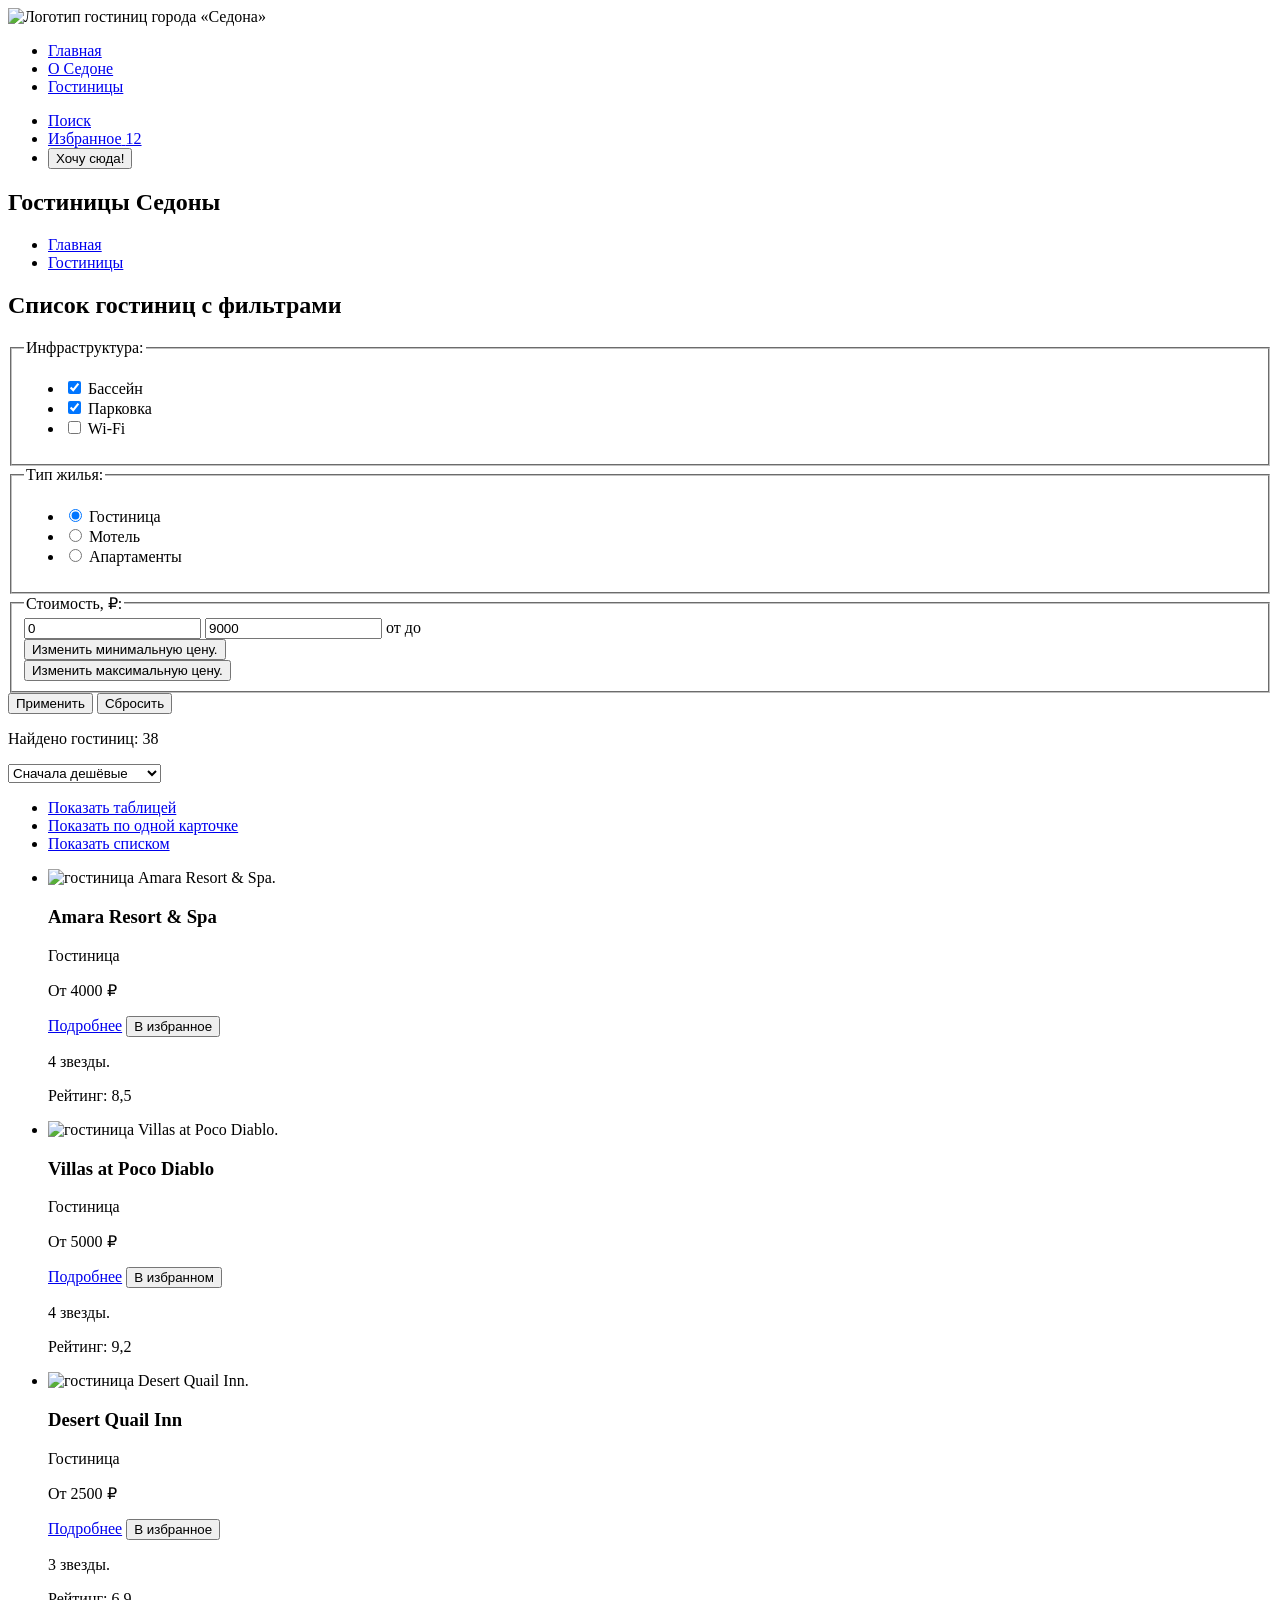
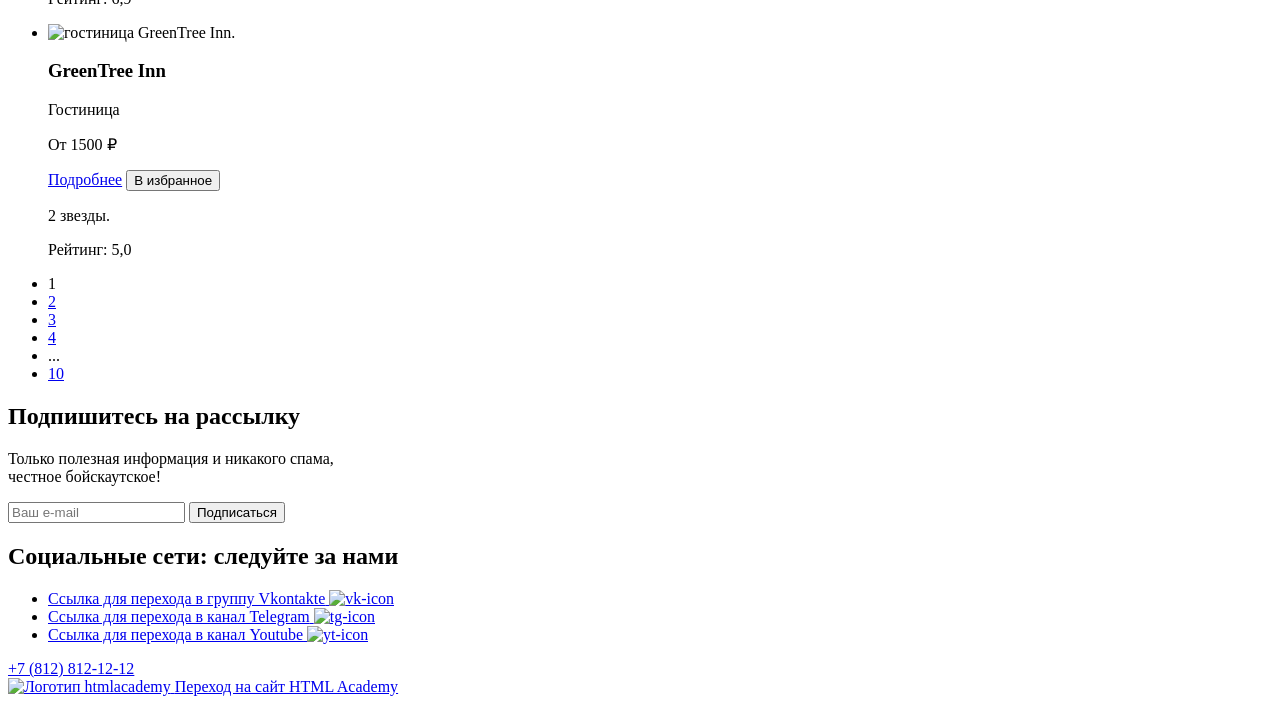
==== catalog.html @ d0fa047b "добавляется ссылка на главную" ====
<!DOCTYPE html>
<html lang="ru">
  <head>
    <meta charset="utf-8">
    <title>HTML Academy: Седона. Городок в Аризоне</title>
  </head>
  <body>

    <header class="navigation">
      <a class="navigation-logo">
        <img class="logo-site" src="#" alt="Логотип гостиниц города «Седона»" width="140" height="70">
      </a>
      <nav class="nav">
        <ul class="nav-list">
          <li class="navigation-item current-link">
            <a class="nav-list-link" href="index.html">Главная</a>
          </li>
          <li class="navigation-item">
            <a class="nav-list-link" href="#">О Седоне</a>
          </li>
          <li class="navigation-item current-link"">
            <a class="nav-list-link" href="catalog.html">Гостиницы</a>
          </li>
        </ul>

        <ul class="nav-list navigation-user">
          <li class="navigation-item">
            <a class="navigation-link-user search-icon" href="#">
              <span class="visually-hidden">Поиск</span>
            </a>
          </li>
          <li class="navigation-item">
            <a class="navigation-link-user favorite-icon" href="#">
              <span class="visually-hidden">Избранное</span>
              <span class="favorite-number">12</span>
            </a>
          </li>
          <li class="navigation-item">
              <button class="button-desired" type="button">Хочу сюда!</button>
          </li>
        </ul>
      </nav>
    </header>

      <main>
        <section class="inner-header">
          <h1 class="inner-header-title">Гостиницы Седоны</h1>
          <ul class="breadcrumbs">
            <li class="breadcrumbs-item">
              <a class="breadcrumbs-link-home" href="index.html">
                <span class="visually-hidden">Главная</span>
              </a>
            </li>
            <li class="breadcrumbs-item">
              <a class="breadcrumbs-link breadcrumbs-link-current" href="#">Гостиницы</a>
            </li>
          </ul>

          <h2 class="visually-hidden">Список гостиниц с фильтрами</h2>
          <form class="catalog-filter" action="#" method="get">
            <fieldset class="catalog-filter-checkbox">
              <legend class="catalog-filter-title">Инфраструктура:</legend>
              <ul class="catalog-filter-list">
                <li class="catalog-filter-item">
                  <label class="catalog-check">
                    <input class="visually-hidden control-input" type="checkbox" name="infrastructure" checked value="pool">
                    <span class="control-label">Бассейн</span>
                  </label>
                </li>
                <li class="catalog-filter-item">
                  <label class="catalog-check">
                    <input class="visually-hidden control-input" type="checkbox" name="infrastructure" checked value="parking">
                    <span class="control-label">Парковка</span>
                  </label>
                </li>
                <li class="catalog-filter-item">
                  <label class="catalog-check">
                    <input class="visually-hidden control-input" type="checkbox" name="infrastructure" value="wifi">
                    <span class="control-label">Wi-Fi</span>
                  </label>
                </li>
              </ul>
            </fieldset>

            <fieldset class="catalog-filter-radio">
              <legend class="catalog-filter-title">Тип жилья:</legend>
              <ul class="catalog-filter-list">
                <li class="catalog-filter-item">
                  <label class="catalog-radio">
                    <input class="visually-hidden control-input" id="hotel-radio" type="radio" name="living-type" value="hotel" checked>
                    <span class="filter-label">Гостиница</span>
                  </label>
                </li>
                <li class="catalog-filter-item">
                  <label class="catalog-radio">
                    <input class="visually-hidden control-input" id="motel-radio" type="radio" name="living-type" value="motel">
                    <span class="filter-label"></span>Мотель</span>
                  </label>
                </li>
                <li class="catalog-filter-item">
                  <label class="catalog-radio">
                    <input class="visually-hidden control-input" id="apartments-radio" type="radio" name="living-type" value="apartments">
                    <span class="filter-label"></span>Апартаменты</span>
                  </label>
                </li>
              </ul>
            </fieldset>

<!--Форма взята из исходного кода Седоны-->
            <fieldset class="catalog-filter-price">
              <legend class="catalog-filter-title">Стоимость, <span>₽:</span></legend>
                <div class="catalog-inputs">
                  <input class="catalog-min" type="text" name="max-sum" value="0">
                  <input class="catalog-max" type="text" name="min-sum" value="9000">
                  <span class="from-to">от</span>
                  <span class="before-to">до</span>
                </div>
                <div class="range-scale">
                  <div class="range-bar" style="left: 0; width: 226px;">
                    <button class="range-toggle toggle-min" type="button">
                      <span class="visually-hidden">Изменить минимальную цену.</span>
                    </button>
                    <button class="range-toggle toggle-max" type="button">
                      <span class="visually-hidden">Изменить максимальную цену.</span>
                    </button>
                  </div>
                </div>
            </fieldset>
            <!--Форма взята из исходного кода Седоны-->

            <div class="catalog-buttons">
              <button class="button-apply" type="submit">Применить</button>
              <button class="button-reset" type="reset">Сбросить</button>
            </div>

          </form>
        </section>

<!-- Вывод поиска -->
        <section class="inner-search">

          <section class="search">
            <p class="catalog-filter-result">Найдено гостиниц:
              <span class="catalog-filter-result">38</span>
            </p>

            <select class="select-control" aria-label="Сортировка">
              <option value="cheap">Сначала дешёвые</option>
              <option value="expensive">Сначала дорогое</option>
              <option value="popular">Сначала популярное</option>
            </select>

            <ul class="display-list">
              <li class="display-item">
                <a class="display-button current-button" href="#">
                 <span class="visually-hidden">Показать таблицей</span>
                </a>
              </li>
              <li class="display-item">
                <a class="display-button view-item" href="#">
                  <span class="visually-hidden">Показать по одной карточке</span>
                </a>
              </li>
              <li class="display-item">
                <a class="display-button view-list" href="#">
                  <span class="visually-hidden">Показать списком</span>
                </a>
              </li>
            </ul>
          </section>

<!-- Карточки -->
          <section class="product">
          <ul class="product-list">
            <li class="product-item">
              <img class="product-img" src="images/hotel-1.jpg" alt="гостиница Amara Resort &amp; Spa.">
              <div class="card-container">
                <h3 class="product-title">Amara Resort &amp; Spa</h3>
                <span class="type">Гостиница</span>
                <p class="product-price">От 4000 ₽</p>
                <a class="product-link-details" href="#">Подробнее</a>
                <button class="product-button" type="button">В избранное</button>
                <p class="catalog-hotel-stars four-stars">
                  <span class="visually-hidden">4 звезды.</span>
                </p>
                <p class="catalog-hotel-raiting">Рейтинг: 8,5</p>
              </div>
            </li>

            <li class="product-item">
              <img class="product-img" src="images/hotel-2.jpg" alt="гостиница Villas at Poco Diablo.">
              <div class="card-container">
                <h3 class="product-title">Villas at Poco Diablo</h3>
                <span class="type">Гостиница</span>
                <p class="product-price">От 5000 ₽</p>
                <a class="product-link-details" href="#">Подробнее</a>
                <button class="product-button-favorite" type="button">В избранном</button>
                <p class="catalog-hotel-stars four-stars">
                  <span class="visually-hidden">4 звезды.</span>
                </p>
                <p class="catalog-hotel-raiting">Рейтинг: 9,2</p>
              </div>
            </li>

            <li class="product-item">
              <img class="product-img" src="images/hotel-3.jpg" alt="гостиница Desert Quail Inn.">
              <div class="card-container">
                <h3 class="product-title">Desert Quail Inn</h3>
                <span class="type">Гостиница</span>
                <p class="product-price">От 2500 ₽</p>
                <a class="product-link-details" href="#">Подробнее</a>
                <button class="product-button" type="button">В избранное</button>
                <p class="catalog-hotel-stars tree-stars">
                  <span class="visually-hidden">3 звезды.</span>
                </p>
                <p class="catalog-hotel-raiting">Рейтинг: 6,9</p>
              </div>
            </li>

            <li class="product-item">
              <img class="product-img" src="images/hotel-4.jpg" alt="гостиница GreenTree Inn.">
              <div class="card-container">
                <h3 class="product-title">GreenTree Inn</h3>
                <span class="type">Гостиница</span>
                <p class="product-price">От 1500 ₽</p>
                <a class="product-link-details" href="#">Подробнее</a>
                <button class="product-button" type="button">В избранное</button>
                <p class="catalog-hotel-stars two-stars">
                  <span class="visually-hidden">2 звезды.</span>
                </p>
                <p class="catalog-hotel-raiting">Рейтинг: 5,0</p>
              </div>
            </li>
          </ul>
        </section>

        <section class="pagination-block">
          <ul class="pagination">
            <li class="pagination-item">
              <a class="pagination-link-current">1</a>
            </li>

            <li class="pagination-item">
              <a class="pagination-link" href="#">2</a>
            </li>

            <li class="pagination-item">
              <a class="pagination-link" href="#">3</a>
            </li>

            <li class="pagination-item">
              <a class="pagination-link" href="#">4</a>
            </li>

            <li class="pagination-item">
              <a class="pagination-link-next">...</a>
            </li>

            <li class="pagination-item">
              <a class="pagination-link" href="#">10</a>
            </li>
          </ul>
        </section>

        <section class="newsletter-inner">
          <div class="subscribe-block">
            <h2 class="newsletter-title">Подпишитесь на рассылку</h2>
            <p class="newsletter-explanation">Только полезная информация и никакого спама,<br> честное бойскаутское!</p>
            <form class="newsletter-form" action="#" method="post">
              <input class="newsletter-field" type="email" placeholder="Ваш e-mail">
              <button class="newsletter-button" type="submit">Подписаться</button>
            </form>
          </div>
        </section>
      </main>

      <footer class="page-footer">
      <div class="footer-social">
        <h2 class="visually-hidden">Социальные сети: следуйте за нами</h2>
        <uL class="footer-social-list">
          <li class="footer-social-item">
            <a class="footer-social-button" href="https://vk.com/htmlacademy" target="_blank"
              title="Группа вконтакте htmlacademy">
              <span class="visually-hidden">Ссылка для перехода в группу Vkontakte</span>
              <img src="#" alt="vk-icon">
            </a>
          </li>

          <li class="footer-social-item">
            <a class="footer-social-button" href="https://t.me/htmlacademy" target="_blank" title="Телеграм канал htmlacademy">
              <span class="visually-hidden">Ссылка для перехода в канал Telegram</span>
              <img src="#" alt="tg-icon">
            </a>
          </li>

          <li class="footer-social-item">
            <a class="footer-social-button" href="https://www.youtube.com/user/htmlacademyru" target="_blank"
              title="Ютуб канал htmlacademy">
              <span class="visually-hidden">Ссылка для перехода в канал Youtube</span>
              <img src="#" alt="yt-icon">
            </a>
          </li>
          </uL>

        <div class="footer-contacts-number">
          <a class="footer-number" href="tel:88128121212">+7 (812) 812-12-12</a>
        </div>

        <div class="footer-contact-logo">
          <a class="htmlacademy-link" href="https://htmlacademy.ru/">
            <img class="contact-logo" src="#" width="115" height="33" alt="Логотип htmlacademy">
            <span class="visually-hidden">Переход на сайт HTML Academy</span>
          </a>
        </div>
      </div>
    </footer>
  </body>

</html>
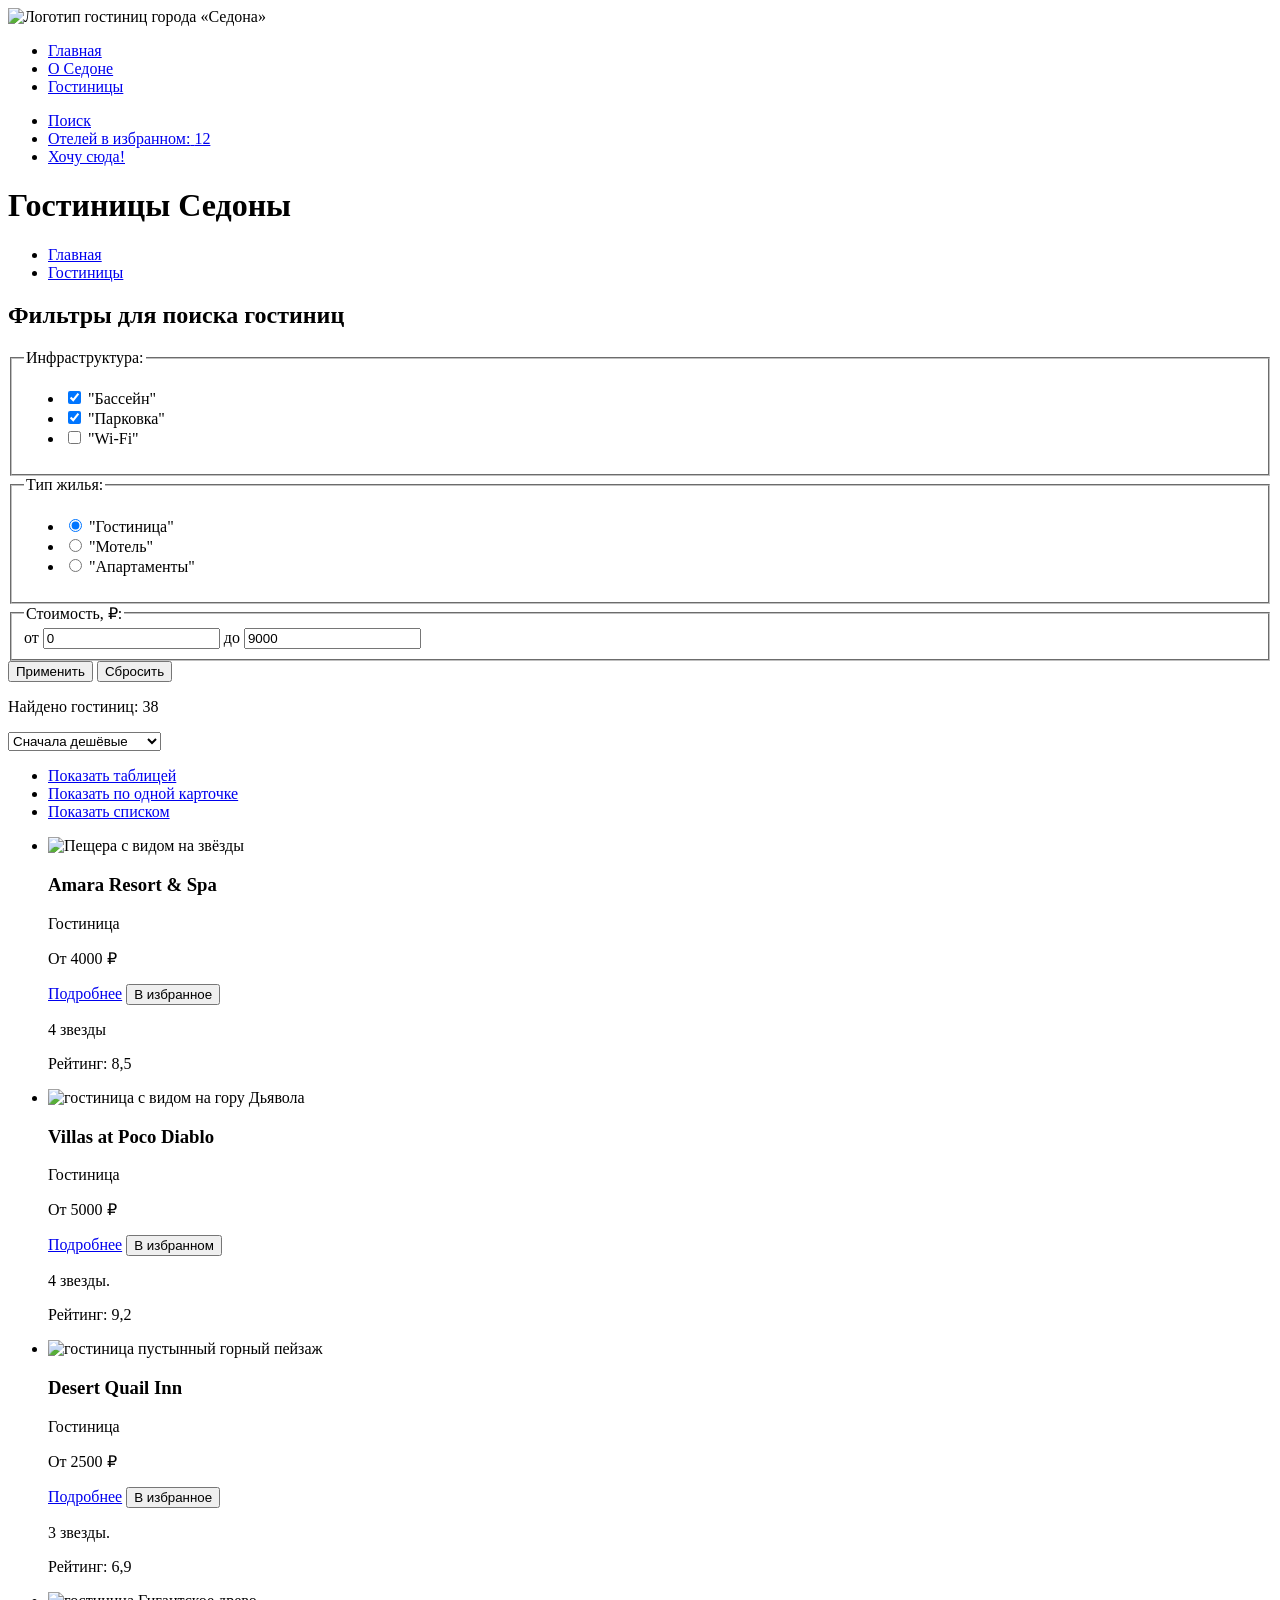
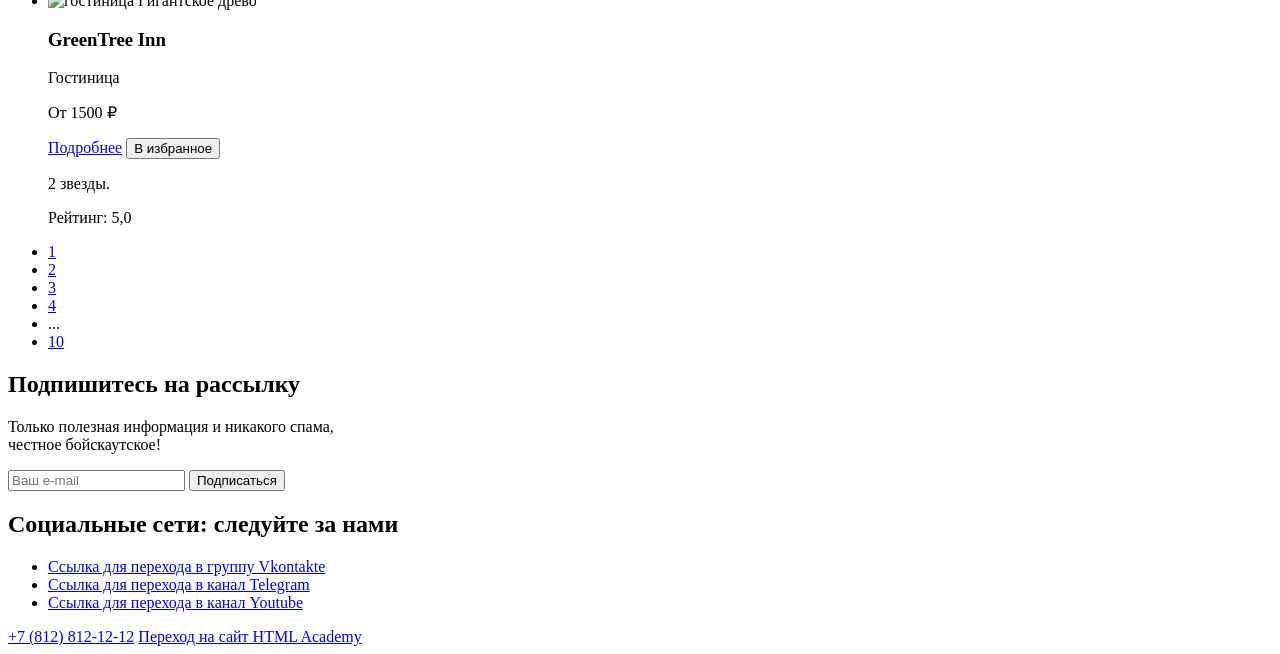
==== commit 225792dd: "Дорабатывается Разметка страницы" ====
--- a/catalog.html
+++ b/catalog.html
@@ -2,23 +2,23 @@
 <html lang="ru">
   <head>
     <meta charset="utf-8">
-    <title>HTML Academy: Седона. Городок в Аризоне</title>
+    <title>HTML Academy: Каталог гостиниц в городке Седона</title>
   </head>
   <body>
 
-    <header class="navigation">
+    <header class="navigation" data-test="header">
       <a class="navigation-logo">
         <img class="logo-site" src="#" alt="Логотип гостиниц города «Седона»" width="140" height="70">
       </a>
       <nav class="nav">
         <ul class="nav-list">
-          <li class="navigation-item current-link">
-            <a class="nav-list-link" href="index.html">Главная</a>
-          </li>
-          <li class="navigation-item">
-            <a class="nav-list-link" href="#">О Седоне</a>
-          </li>
-          <li class="navigation-item current-link"">
+          <li class="navigation-item">
+            <a class="nav-list-link current-link" href="index.html" aria-current="page">Главная</a>
+          </li>
+          <li class="navigation-item">
+            <a class="nav-list-link" href="index.html">О Седоне</a>
+          </li>
+          <li class="navigation-item">
             <a class="nav-list-link" href="catalog.html">Гостиницы</a>
           </li>
         </ul>
@@ -31,114 +31,98 @@
           </li>
           <li class="navigation-item">
             <a class="navigation-link-user favorite-icon" href="#">
-              <span class="visually-hidden">Избранное</span>
+              <span class="visually-hidden">Отелей в избранном:</span>
               <span class="favorite-number">12</span>
             </a>
           </li>
           <li class="navigation-item">
-              <button class="button-desired" type="button">Хочу сюда!</button>
+            <a class="navigation-link-user desired-icon" href="#">Хочу сюда!</a>
           </li>
         </ul>
       </nav>
     </header>
 
-      <main>
-        <section class="inner-header">
-          <h1 class="inner-header-title">Гостиницы Седоны</h1>
-          <ul class="breadcrumbs">
-            <li class="breadcrumbs-item">
-              <a class="breadcrumbs-link-home" href="index.html">
-                <span class="visually-hidden">Главная</span>
-              </a>
-            </li>
-            <li class="breadcrumbs-item">
-              <a class="breadcrumbs-link breadcrumbs-link-current" href="#">Гостиницы</a>
-            </li>
+      <main class="main" data-test="main">
+        <div class="top-search-area">
+          <header class="inner-header">
+            <h1 class="inner-header-title">Гостиницы Седоны</h1>
+            <ul class="breadcrumbs">
+              <li class="breadcrumbs-list">
+                <a class="breadcrumbs-item" href="index.html">
+                  <span class="visually-hidden">Главная</span>
+                </a>
+              </li>
+              <li class="breadcrumbs-item">
+                <a class="breadcrumbs-item breadcrumbs-item-current" href="#">Гостиницы</a>
+              </li>
           </ul>
-
-          <h2 class="visually-hidden">Список гостиниц с фильтрами</h2>
-          <form class="catalog-filter" action="#" method="get">
-            <fieldset class="catalog-filter-checkbox">
-              <legend class="catalog-filter-title">Инфраструктура:</legend>
-              <ul class="catalog-filter-list">
-                <li class="catalog-filter-item">
-                  <label class="catalog-check">
-                    <input class="visually-hidden control-input" type="checkbox" name="infrastructure" checked value="pool">
-                    <span class="control-label">Бассейн</span>
-                  </label>
-                </li>
-                <li class="catalog-filter-item">
-                  <label class="catalog-check">
-                    <input class="visually-hidden control-input" type="checkbox" name="infrastructure" checked value="parking">
-                    <span class="control-label">Парковка</span>
-                  </label>
-                </li>
-                <li class="catalog-filter-item">
-                  <label class="catalog-check">
-                    <input class="visually-hidden control-input" type="checkbox" name="infrastructure" value="wifi">
-                    <span class="control-label">Wi-Fi</span>
-                  </label>
-                </li>
-              </ul>
-            </fieldset>
-
-            <fieldset class="catalog-filter-radio">
-              <legend class="catalog-filter-title">Тип жилья:</legend>
-              <ul class="catalog-filter-list">
-                <li class="catalog-filter-item">
-                  <label class="catalog-radio">
-                    <input class="visually-hidden control-input" id="hotel-radio" type="radio" name="living-type" value="hotel" checked>
-                    <span class="filter-label">Гостиница</span>
-                  </label>
-                </li>
-                <li class="catalog-filter-item">
-                  <label class="catalog-radio">
-                    <input class="visually-hidden control-input" id="motel-radio" type="radio" name="living-type" value="motel">
-                    <span class="filter-label"></span>Мотель</span>
-                  </label>
-                </li>
-                <li class="catalog-filter-item">
-                  <label class="catalog-radio">
-                    <input class="visually-hidden control-input" id="apartments-radio" type="radio" name="living-type" value="apartments">
-                    <span class="filter-label"></span>Апартаменты</span>
-                  </label>
-                </li>
-              </ul>
-            </fieldset>
-
-<!--Форма взята из исходного кода Седоны-->
-            <fieldset class="catalog-filter-price">
-              <legend class="catalog-filter-title">Стоимость, <span>₽:</span></legend>
-                <div class="catalog-inputs">
-                  <input class="catalog-min" type="text" name="max-sum" value="0">
-                  <input class="catalog-max" type="text" name="min-sum" value="9000">
-                  <span class="from-to">от</span>
-                  <span class="before-to">до</span>
-                </div>
-                <div class="range-scale">
-                  <div class="range-bar" style="left: 0; width: 226px;">
-                    <button class="range-toggle toggle-min" type="button">
-                      <span class="visually-hidden">Изменить минимальную цену.</span>
-                    </button>
-                    <button class="range-toggle toggle-max" type="button">
-                      <span class="visually-hidden">Изменить максимальную цену.</span>
-                    </button>
-                  </div>
-                </div>
-            </fieldset>
-            <!--Форма взята из исходного кода Седоны-->
-
-            <div class="catalog-buttons">
+          </header>
+
+          <section class="catalog-hotels">
+            <h2 class="visually-hidden">Фильтры для поиска гостиниц</h2>
+            <form class="catalog-filter" action="https://echo.htmlacademy.ru" method="get" data-test="filter">
+              <fieldset class="catalog-filter-checkbox">
+                <legend class="catalog-filter-title">Инфраструктура:</legend>
+                <ul class="catalog-filter-list">
+                  <li class="catalog-filter-item">
+                    <label class="control">
+                      <input class="control-input" type="checkbox" name="swiming-pool" checked>
+                      "Бассейн"
+                    </label>
+                  </li>
+                  <li class="catalog-filter-item">
+                    <label class="control">
+                      <input class="control-input" type="checkbox" name="parking" checked>
+                      "Парковка"
+                    </label>
+                  </li>
+                  <li class="catalog-filter-item">
+                    <label class="control">
+                      <input class="control-input" type="checkbox" name="wifi">
+                      "Wi-Fi"
+                    </label>
+                  </li>
+                </ul>
+              </fieldset>
+
+              <fieldset class="catalog-filter-radio">
+                <legend class="catalog-filter-title">Тип жилья:</legend>
+                <ul class="catalog-filter-list">
+                  <li class="catalog-filter-item">
+                    <label class="control">
+                      <input class="control-input" type="radio" name="hotel-group" value="hotel" checked>
+                      "Гостиница"
+                    </label>
+                  </li>
+                  <li class="catalog-filter-item">
+                    <label class="control">
+                      <input class="control-input" type="radio" name="hotel-group" value="motel">
+                      "Мотель"
+                    </label>
+                  </li>
+                  <li class="catalog-filter-item">
+                    <label class="control">
+                      <input class="control-input" type="radio" name="hotel-group" value="apartments">
+                      "Апартаменты"
+                    </label>
+                  </li>
+                </ul>
+              </fieldset>
+
+              <fieldset class="catalog-filter-price">
+                <legend class="catalog-filter-title">Стоимость, <span>₽:</span></legend>
+                <label for="price-from">от</label>
+                <input class="field" type="number" name="price-from" id="price-from" value="0">
+                <label for="price-to">до</label>
+                <input class="field" type="number" name="price-to" id="price-to" value="9000">
+              </fieldset>
               <button class="button-apply" type="submit">Применить</button>
               <button class="button-reset" type="reset">Сбросить</button>
-            </div>
-
-          </form>
-        </section>
-
-<!-- Вывод поиска -->
-        <section class="inner-search">
-
+            </form>
+          </section>
+        </div>
+
+        <section class="search-result">
           <section class="search">
             <p class="catalog-filter-result">Найдено гостиниц:
               <span class="catalog-filter-result">38</span>
@@ -150,75 +134,74 @@
               <option value="popular">Сначала популярное</option>
             </select>
 
-            <ul class="display-list">
-              <li class="display-item">
-                <a class="display-button current-button" href="#">
+            <ul class="sort-list">
+              <li class="sort-item">
+                <a class="sort sort-current" href="catalog.html?view=tile">
                  <span class="visually-hidden">Показать таблицей</span>
                 </a>
               </li>
-              <li class="display-item">
-                <a class="display-button view-item" href="#">
+              <li class="sort-item">
+                <a class="sort" href="catalog.html?view=card">
                   <span class="visually-hidden">Показать по одной карточке</span>
                 </a>
               </li>
-              <li class="display-item">
-                <a class="display-button view-list" href="#">
+              <li class="sort-item">
+                <a class="sort" href="catalog.html?view=list">
                   <span class="visually-hidden">Показать списком</span>
                 </a>
               </li>
             </ul>
           </section>
 
-<!-- Карточки -->
-          <section class="product">
-          <ul class="product-list">
+          <section class="product" data-test="catalog">
+            <ul class="product-list">
+              <li class="product-item">
+                <img class="product-img" src="images/hotel-1.jpg" alt="Пещера с видом на звёзды">
+                <div class="card-container">
+                  <h3 class="product-title">Amara Resort &amp; Spa</h3>
+                  <span class="type">Гостиница</span>
+                  <p class="product-price">От 4000 ₽</p>
+                  <a class="product-link-details" href="#">Подробнее</a>
+                  <button class="product-button" type="button">В избранное</button>
+                  <p class="catalog-hotel-stars four-stars">
+                    <span class="visually-hidden">4 звезды</span>
+                  </p>
+                  <p class="catalog-hotel-raiting">Рейтинг: 8,5</p>
+                </div>
+              </li>
+
+              <li class="product-item">
+                <img class="product-img" src="images/hotel-2.jpg" alt="гостиница с видом на гору Дьявола">
+                <div class="card-container">
+                  <h3 class="product-title">Villas at Poco Diablo</h3>
+                  <span class="type">Гостиница</span>
+                  <p class="product-price">От 5000 ₽</p>
+                  <a class="product-link-details" href="#">Подробнее</a>
+                  <button class="product-button-favorite" type="button">В избранном</button>
+                  <p class="catalog-hotel-stars four-stars">
+                    <span class="visually-hidden">4 звезды.</span>
+                  </p>
+                  <p class="catalog-hotel-raiting">Рейтинг: 9,2</p>
+                </div>
+              </li>
+
+              <li class="product-item">
+                <img class="product-img" src="images/hotel-3.jpg" alt="гостиница пустынный горный пейзаж">
+                <div class="card-container">
+                  <h3 class="product-title">Desert Quail Inn</h3>
+                  <span class="type">Гостиница</span>
+                  <p class="product-price">От 2500 ₽</p>
+                  <a class="product-link-details" href="#">Подробнее</a>
+                  <button class="product-button" type="button">В избранное</button>
+                  <p class="catalog-hotel-stars tree-stars">
+                    <span class="visually-hidden">3 звезды.</span>
+                  </p>
+                  <p class="catalog-hotel-raiting">Рейтинг: 6,9</p>
+                </div>
+              </li>
+
             <li class="product-item">
-              <img class="product-img" src="images/hotel-1.jpg" alt="гостиница Amara Resort &amp; Spa.">
-              <div class="card-container">
-                <h3 class="product-title">Amara Resort &amp; Spa</h3>
-                <span class="type">Гостиница</span>
-                <p class="product-price">От 4000 ₽</p>
-                <a class="product-link-details" href="#">Подробнее</a>
-                <button class="product-button" type="button">В избранное</button>
-                <p class="catalog-hotel-stars four-stars">
-                  <span class="visually-hidden">4 звезды.</span>
-                </p>
-                <p class="catalog-hotel-raiting">Рейтинг: 8,5</p>
-              </div>
-            </li>
-
-            <li class="product-item">
-              <img class="product-img" src="images/hotel-2.jpg" alt="гостиница Villas at Poco Diablo.">
-              <div class="card-container">
-                <h3 class="product-title">Villas at Poco Diablo</h3>
-                <span class="type">Гостиница</span>
-                <p class="product-price">От 5000 ₽</p>
-                <a class="product-link-details" href="#">Подробнее</a>
-                <button class="product-button-favorite" type="button">В избранном</button>
-                <p class="catalog-hotel-stars four-stars">
-                  <span class="visually-hidden">4 звезды.</span>
-                </p>
-                <p class="catalog-hotel-raiting">Рейтинг: 9,2</p>
-              </div>
-            </li>
-
-            <li class="product-item">
-              <img class="product-img" src="images/hotel-3.jpg" alt="гостиница Desert Quail Inn.">
-              <div class="card-container">
-                <h3 class="product-title">Desert Quail Inn</h3>
-                <span class="type">Гостиница</span>
-                <p class="product-price">От 2500 ₽</p>
-                <a class="product-link-details" href="#">Подробнее</a>
-                <button class="product-button" type="button">В избранное</button>
-                <p class="catalog-hotel-stars tree-stars">
-                  <span class="visually-hidden">3 звезды.</span>
-                </p>
-                <p class="catalog-hotel-raiting">Рейтинг: 6,9</p>
-              </div>
-            </li>
-
-            <li class="product-item">
-              <img class="product-img" src="images/hotel-4.jpg" alt="гостиница GreenTree Inn.">
+              <img class="product-img" src="images/hotel-4.jpg" alt="гостиница Гигантское древо">
               <div class="card-container">
                 <h3 class="product-title">GreenTree Inn</h3>
                 <span class="type">Гостиница</span>
@@ -237,32 +220,27 @@
         <section class="pagination-block">
           <ul class="pagination">
             <li class="pagination-item">
-              <a class="pagination-link-current">1</a>
-            </li>
-
+              <a class="pagination-link-current" href="#" aria-current="page">1</a>
+            </li>
             <li class="pagination-item">
               <a class="pagination-link" href="#">2</a>
             </li>
-
             <li class="pagination-item">
               <a class="pagination-link" href="#">3</a>
             </li>
-
             <li class="pagination-item">
               <a class="pagination-link" href="#">4</a>
             </li>
-
-            <li class="pagination-item">
-              <a class="pagination-link-next">...</a>
-            </li>
-
+            <li class="pagination-item">
+              <span>...</span>
+            </li>
             <li class="pagination-item">
               <a class="pagination-link" href="#">10</a>
             </li>
           </ul>
         </section>
 
-        <section class="newsletter-inner">
+        <section class="newsletter-inner" data-test="subscribe">
           <div class="subscribe-block">
             <h2 class="newsletter-title">Подпишитесь на рассылку</h2>
             <p class="newsletter-explanation">Только полезная информация и никакого спама,<br> честное бойскаутское!</p>
@@ -274,45 +252,37 @@
         </section>
       </main>
 
-      <footer class="page-footer">
-      <div class="footer-social">
+      <footer class="page-footer" data-test="footer">
+      <section class="footer-social">
         <h2 class="visually-hidden">Социальные сети: следуйте за нами</h2>
-        <uL class="footer-social-list">
-          <li class="footer-social-item">
-            <a class="footer-social-button" href="https://vk.com/htmlacademy" target="_blank"
+        <uL class="social-list">
+          <li class="social-item">
+            <a class="social-button" href="https://vk.com/htmlacademy" target="_blank"
               title="Группа вконтакте htmlacademy">
               <span class="visually-hidden">Ссылка для перехода в группу Vkontakte</span>
-              <img src="#" alt="vk-icon">
-            </a>
-          </li>
-
-          <li class="footer-social-item">
-            <a class="footer-social-button" href="https://t.me/htmlacademy" target="_blank" title="Телеграм канал htmlacademy">
+            </a>
+          </li>
+
+          <li class="social-item">
+            <a class="social-button" href="https://t.me/htmlacademy" target="_blank" title="Телеграм канал htmlacademy">
               <span class="visually-hidden">Ссылка для перехода в канал Telegram</span>
-              <img src="#" alt="tg-icon">
-            </a>
-          </li>
-
-          <li class="footer-social-item">
-            <a class="footer-social-button" href="https://www.youtube.com/user/htmlacademyru" target="_blank"
+            </a>
+          </li>
+
+          <li class="social-item">
+            <a class="social-button" href="https://www.youtube.com/user/htmlacademyru" target="_blank"
               title="Ютуб канал htmlacademy">
               <span class="visually-hidden">Ссылка для перехода в канал Youtube</span>
-              <img src="#" alt="yt-icon">
             </a>
           </li>
           </uL>
 
-        <div class="footer-contacts-number">
           <a class="footer-number" href="tel:88128121212">+7 (812) 812-12-12</a>
-        </div>
-
-        <div class="footer-contact-logo">
+
           <a class="htmlacademy-link" href="https://htmlacademy.ru/">
-            <img class="contact-logo" src="#" width="115" height="33" alt="Логотип htmlacademy">
             <span class="visually-hidden">Переход на сайт HTML Academy</span>
           </a>
-        </div>
-      </div>
+      </section>
     </footer>
   </body>
 
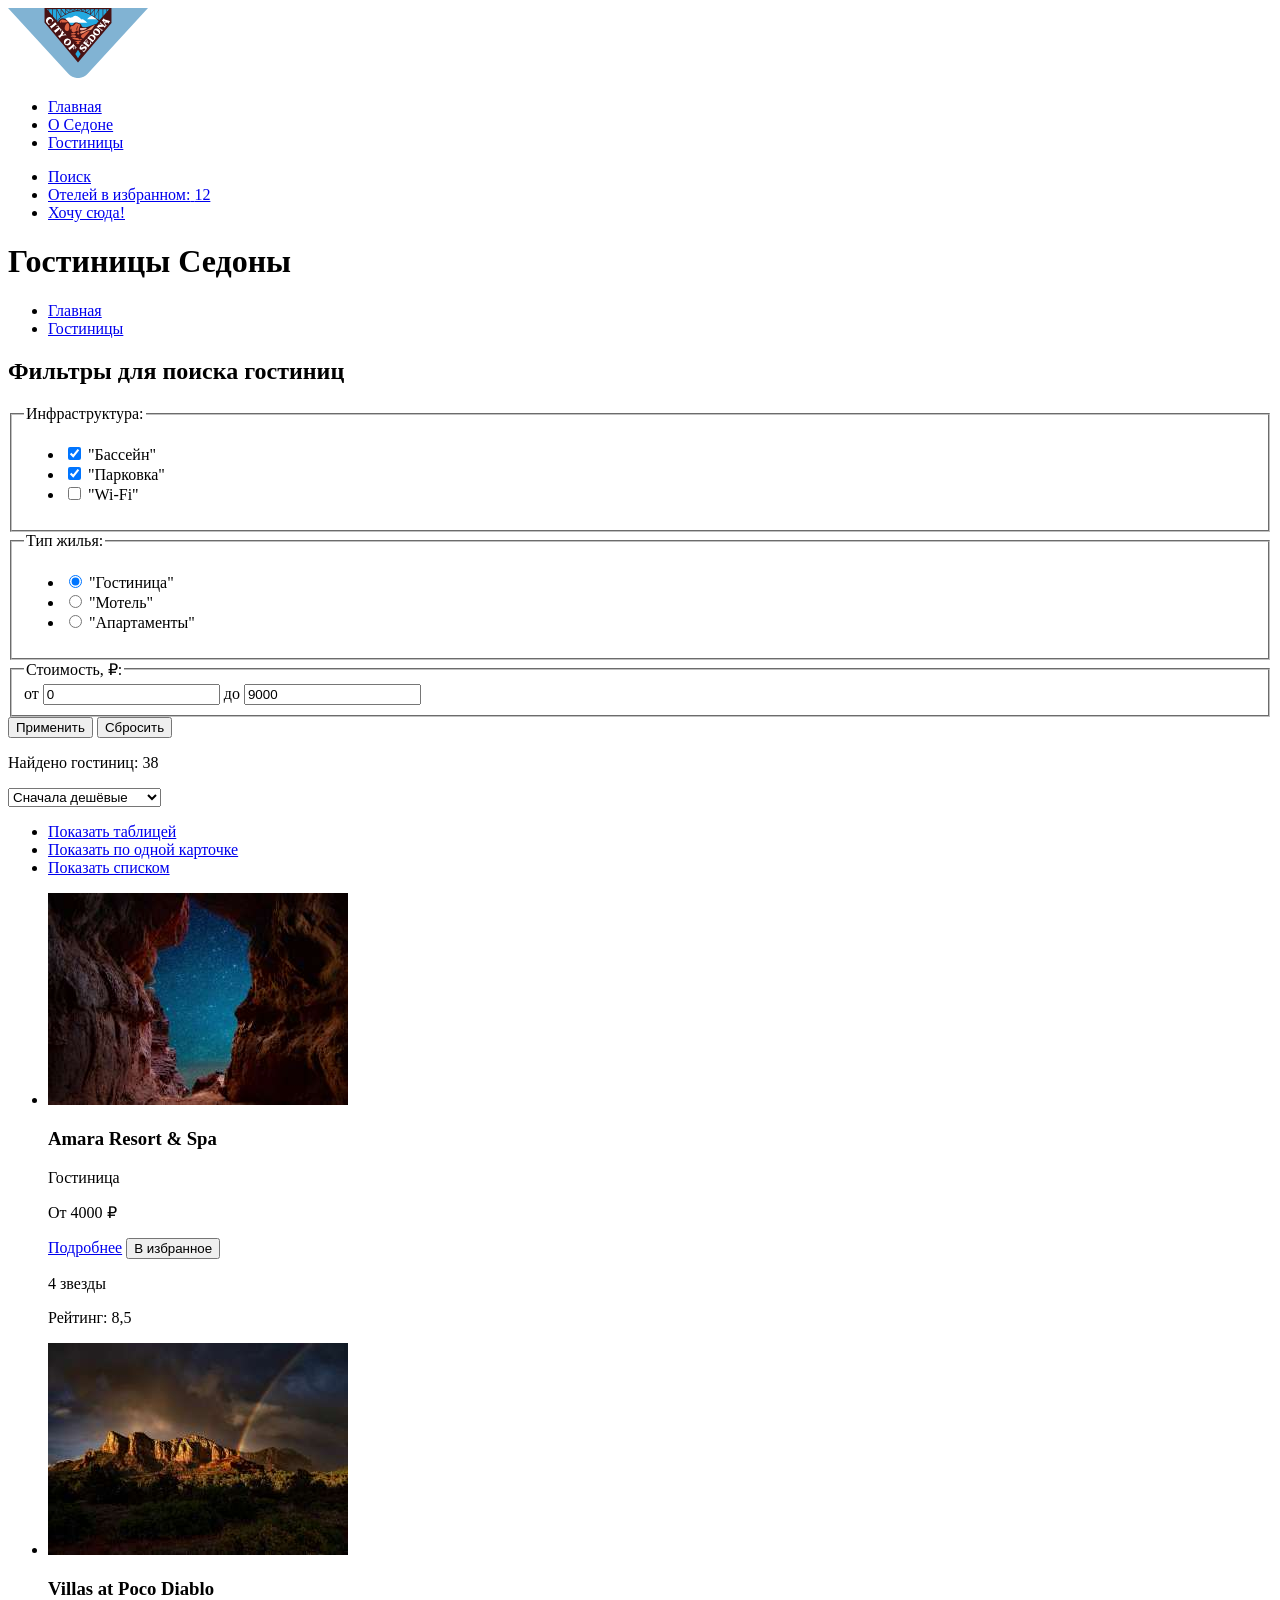
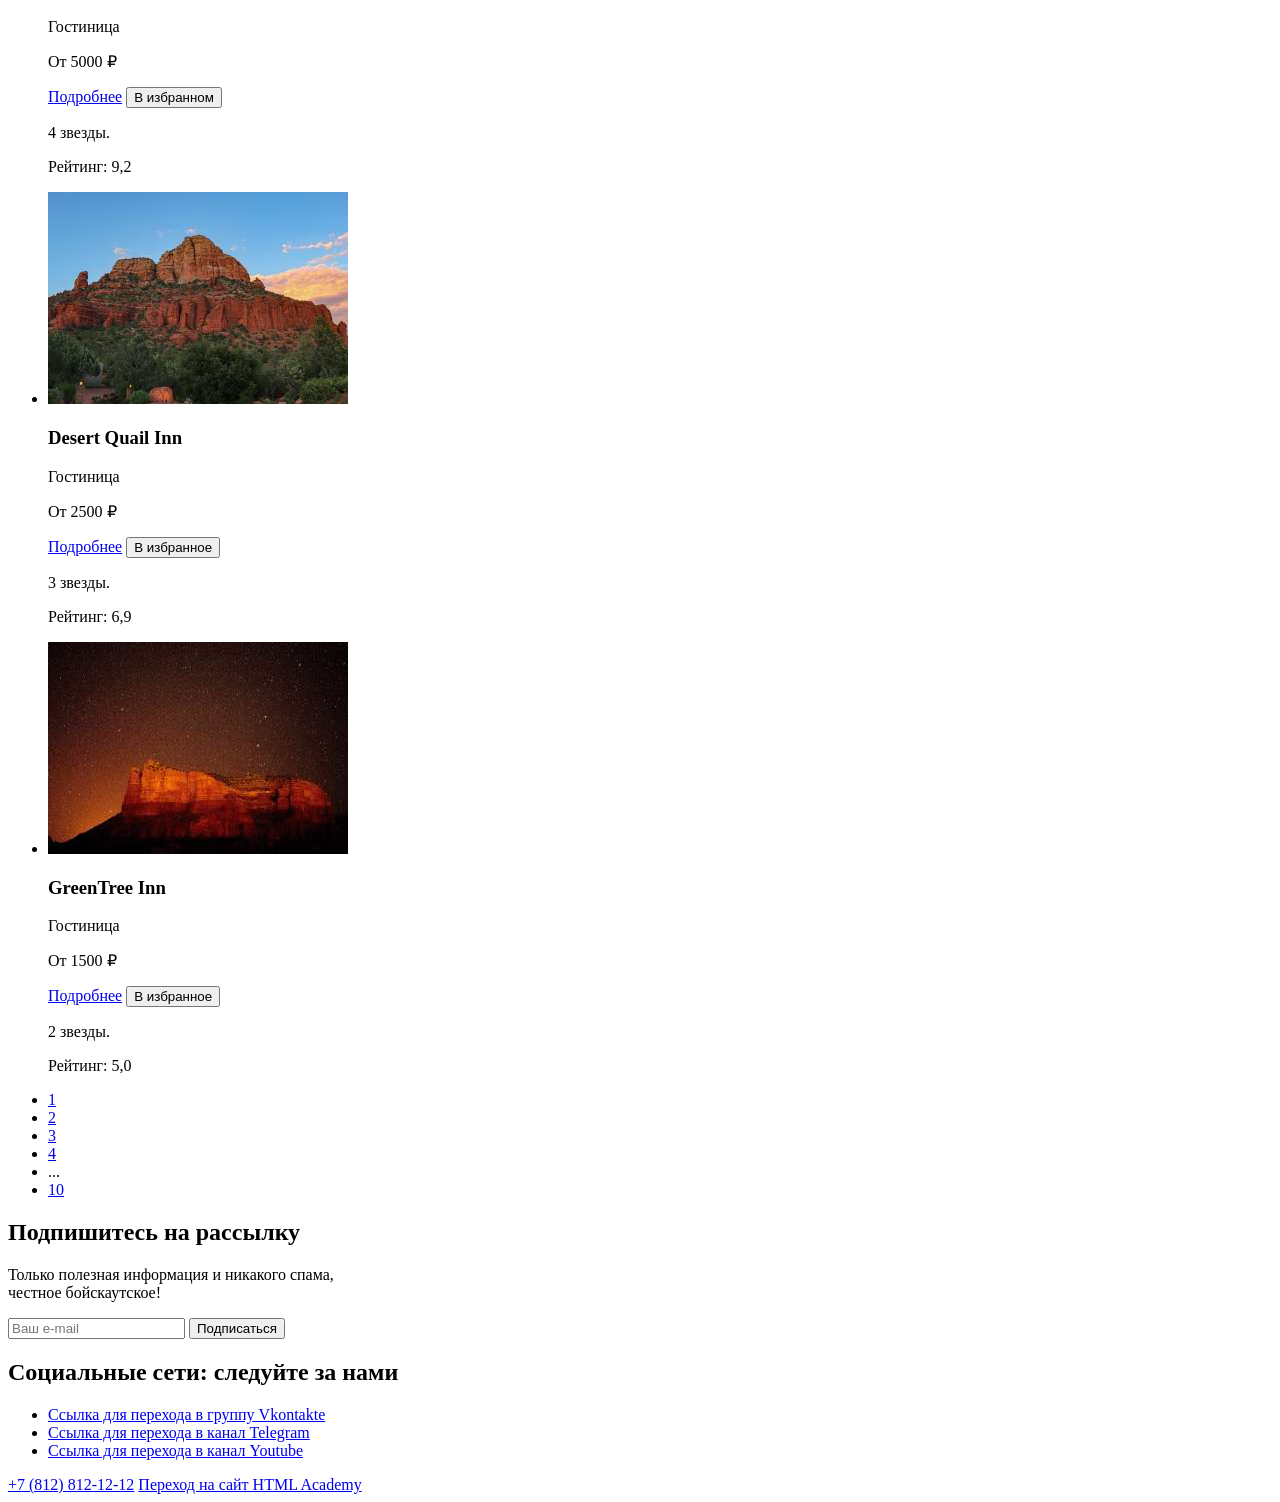
==== commit e708f88f: "Добавляет графику в index и catalog" ====
--- a/catalog.html
+++ b/catalog.html
@@ -8,7 +8,7 @@
 
     <header class="navigation" data-test="header">
       <a class="navigation-logo">
-        <img class="logo-site" src="#" alt="Логотип гостиниц города «Седона»" width="140" height="70">
+        <img class="logo-site" src="images/logo.svg" width="140" height="70" alt="Логотип гостиниц города «Седона»">
       </a>
       <nav class="nav">
         <ul class="nav-list">
@@ -156,7 +156,7 @@
           <section class="product" data-test="catalog">
             <ul class="product-list">
               <li class="product-item">
-                <img class="product-img" src="images/hotel-1.jpg" alt="Пещера с видом на звёзды">
+                <img class="product-img" src="images/catalog/hotel-1.jpg" width="300" height="212" alt="Пещера с видом на звёзды">
                 <div class="card-container">
                   <h3 class="product-title">Amara Resort &amp; Spa</h3>
                   <span class="type">Гостиница</span>
@@ -171,7 +171,7 @@
               </li>
 
               <li class="product-item">
-                <img class="product-img" src="images/hotel-2.jpg" alt="гостиница с видом на гору Дьявола">
+                <img class="product-img" src="images/catalog/hotel-2.jpg" width="300" height="212" alt="гостиница с видом на гору Дьявола">
                 <div class="card-container">
                   <h3 class="product-title">Villas at Poco Diablo</h3>
                   <span class="type">Гостиница</span>
@@ -186,7 +186,7 @@
               </li>
 
               <li class="product-item">
-                <img class="product-img" src="images/hotel-3.jpg" alt="гостиница пустынный горный пейзаж">
+                <img class="product-img" src="images/catalog/hotel-3.jpg" width="300" height="212" alt="гостиница с видом на пустынный горный пейзаж">
                 <div class="card-container">
                   <h3 class="product-title">Desert Quail Inn</h3>
                   <span class="type">Гостиница</span>
@@ -201,7 +201,7 @@
               </li>
 
             <li class="product-item">
-              <img class="product-img" src="images/hotel-4.jpg" alt="гостиница Гигантское древо">
+              <img class="product-img" src="images/catalog/hotel-4.jpg" width="300" height="212" alt="гостиница с видом на Гигантское древо">
               <div class="card-container">
                 <h3 class="product-title">GreenTree Inn</h3>
                 <span class="type">Гостиница</span>
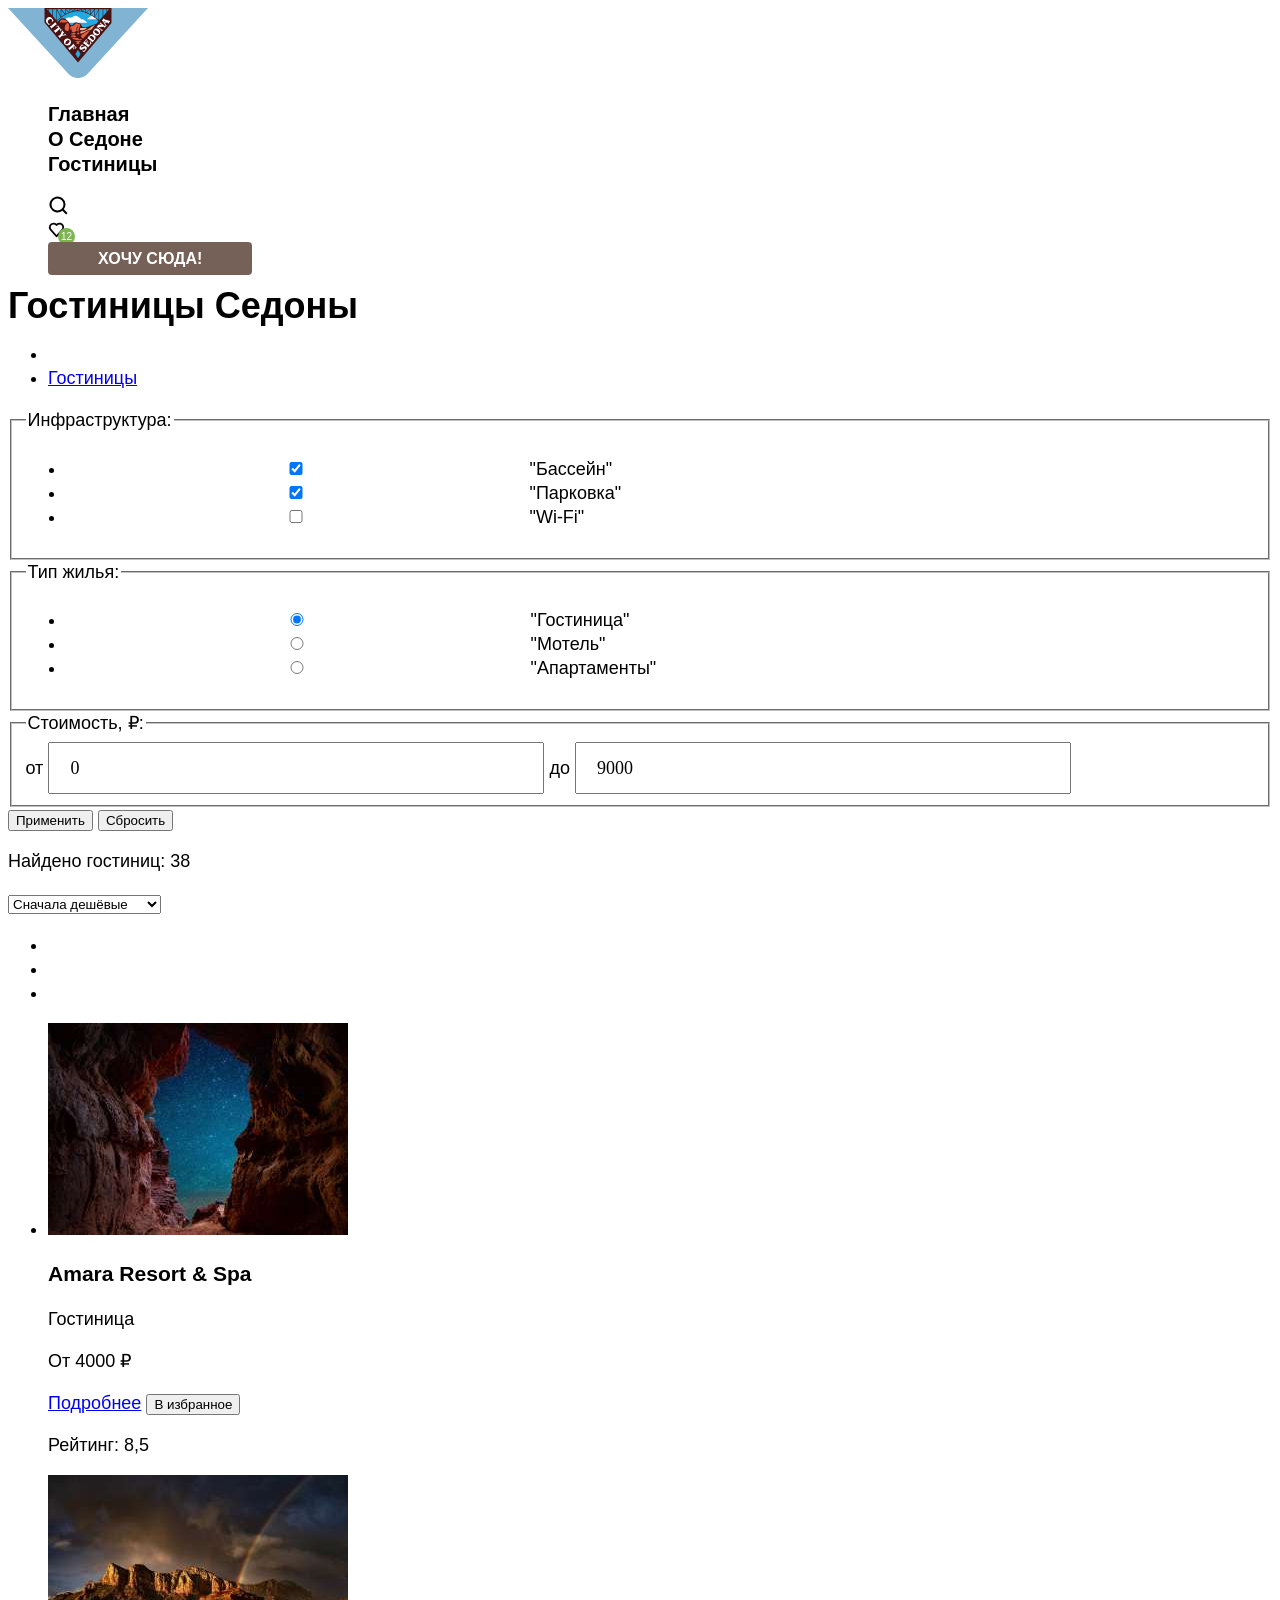
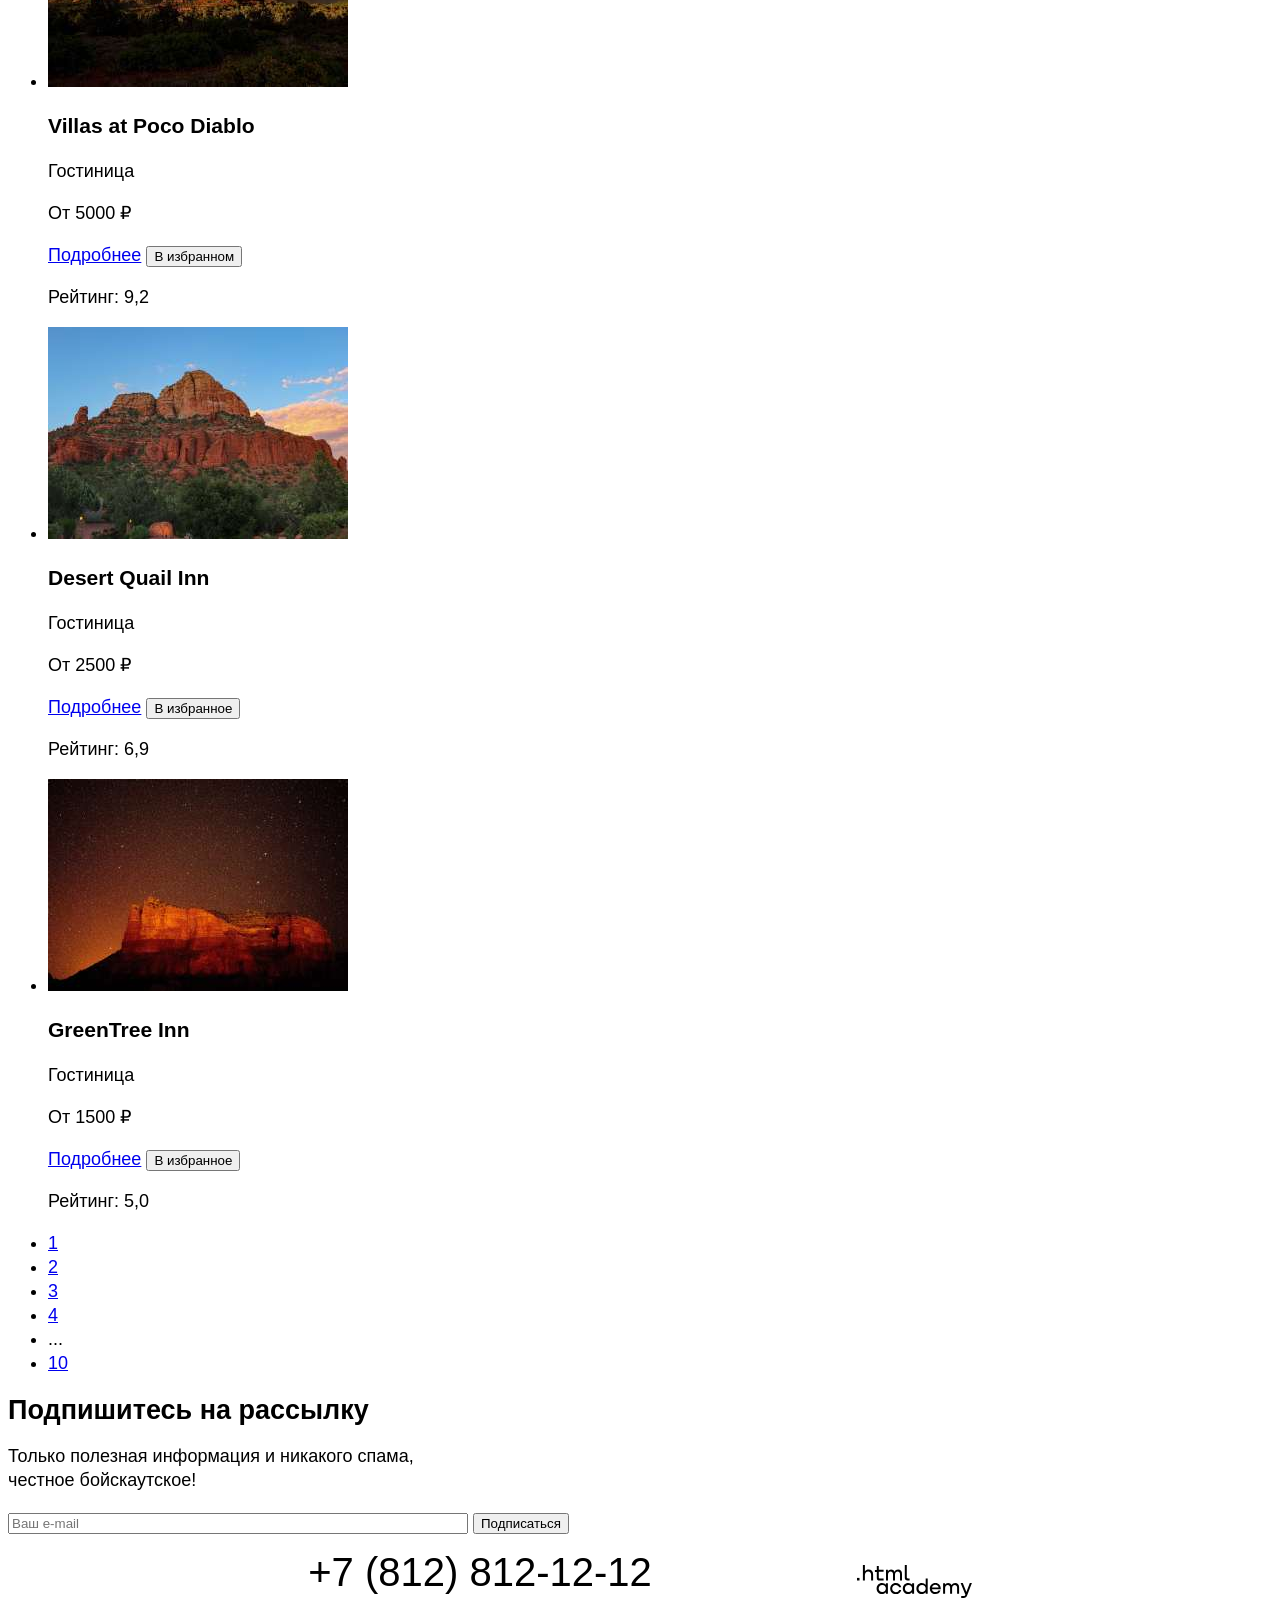
==== commit 4df0e773: "Добавляет авто проверку ДЗ Базовая стилизация" ====
--- a/catalog.html
+++ b/catalog.html
@@ -3,6 +3,7 @@
   <head>
     <meta charset="utf-8">
     <title>HTML Academy: Каталог гостиниц в городке Седона</title>
+    <link rel="stylesheet" href="styles/styles.css">
   </head>
   <body>
 
--- a/styles/styles.css
+++ b/styles/styles.css
@@ -0,0 +1,430 @@
+@font-face {
+    font-family: "PT Sans";
+    font-style: normal;
+    font-weight: 400;
+    src: url("..fonts/ptsans-400.woff2") format("woff2");
+    font-display: swap;
+}
+
+@font-face {
+    font-family: "PT Sans";
+    font-style: normal;
+    font-weight: 700;
+    src: url("..fonts/ptsans-700.woff2") format("woff2");
+    font-display: swap;
+}
+
+body {
+  font-family: "PT Sans", sans-serif;
+  font-size: 18px;
+  line-height: 24px;
+  color: #333333;
+  background-color: #ffffff;
+}
+
+.navigation {
+  color: #000000;
+  background: #ffffff;
+}
+
+.nav-list {
+  list-style: none;
+}
+
+.search-icon {
+  content: "";
+  display: inline-block;
+  width: 20px;
+  height: 20px;
+  background-image: url("../images/icons-top/search-icon.svg");
+  background-size: contain;
+  background-repeat: no-repeat;
+}
+
+.favorite-icon {
+  content: "";
+  display: inline-block;
+  width: 18px;
+  height: 17px;
+  background-image: url("../images/icons-top/heart-icon.svg");
+  background-size: contain;
+  background-repeat: no-repeat;
+}
+
+.favorite-number {
+  font-family: "PT Sans", sans-serif;
+  color: white;
+  font-size: 10px;
+  font-weight: 400;
+  line-height: 10px;
+  background-color: #7db54f;
+  border-radius: 20px;
+  padding: 3px;
+  margin: 10px;
+}
+
+.nav-list-link  {
+  font-family: "PT Sans", sans-serif;
+  font-size: 20px;
+  line-height: 24px;
+  font-weight: 700;
+  text-align: center;
+  color: #000000;
+  background-color: #ffffff;
+  text-decoration: none;
+  text-transform: none;
+}
+
+.navigation-link-user {
+  font-family: "PT Sans", sans-serif;
+  font-size: 20px;
+  line-height: 24px;
+  font-weight: 700;
+  text-align: center;
+  color: #000000;
+  background-color: #ffffff;
+  text-decoration: none;
+  text-transform: none;
+}
+
+.desired-icon {
+  font-family: "PT Sans", sans-serif;
+  color: #ffffff;
+  text-align: center;
+  font-size: 16px;
+  font-weight: 700;
+  text-transform: uppercase;
+  line-height: 20px;
+  background-color: #756157;
+  border-radius: 4px;
+  padding: 8px 50px;
+  border: none;
+  cursor: pointer;
+}
+
+.main {
+  color:#000000;
+}
+
+.hero {
+  color:#ffffff;
+  background-color: #283d44;
+  background-image: url("../images/backgrounds/index-background.jpg");
+  background-size: 100%;
+  background-repeat: no-repeat;
+}
+
+.visually-hidden {
+  display: none;
+}
+
+.advantages-block {
+  color: #000000;
+  font-family: "PT Sans", sans-serif;
+  text-align: center;
+}
+
+.adventages-title {
+  font-size: 30px;
+  font-weight: 700;
+  text-transform: uppercase;
+  line-height: 36px;
+}
+
+.adventages-explanation {
+  color: #333333;
+  font-size: 22px;
+  font-weight: 400;
+  line-height: 26px;
+}
+
+.advantages-list {
+  list-style: none;
+}
+
+.advantages-list {
+  font-family: "PT Sans", sans-serif;
+  text-align: center;
+  font-size: 18px;
+  font-weight: 400;
+  line-height: 21px;
+  color: #000000;
+}
+
+.advantages-item {
+ background-color: #f0f5f9;
+}
+
+.pictures {
+  background-color: #82b3d3;
+  color: #ffffff;
+}
+
+.advantages-title {
+  font-size: 24px;
+  font-weight: 700;
+  text-transform: uppercase;
+  line-height: 28px;
+  margin-bottom: 30px;
+}
+
+.advantages-description {
+  color:#333333;
+}
+
+.light-blue {
+  background-color: #e6f0f6;
+}
+
+.advantages-block-welcome {
+  font-family: "PT Sans", sans-serif;
+  color: #000000;
+  text-align: center;
+}
+
+.header-block-two {
+  font-size: 30px;
+  font-weight: 700;
+  text-transform: uppercase;
+  line-height: 36px;
+  word-wrap: break-word;
+}
+
+.description-block {
+  color: #333333;
+  font-size: 22px;
+  font-weight: 400;
+  line-height: 26px;
+  word-wrap: break-word;
+}
+
+.services-list {
+  list-style: none;
+}
+
+.services-list {
+  font-family: "PT Sans", sans-serif;
+  text-align: center;
+  color: #333333;
+  font-size: 18px;
+  font-weight: 400;
+  line-height: 21px;
+}
+
+.services-home {
+  content: "";
+  display: inline-block;
+  width: 75px;
+  height: 72px;
+  background-image: url("../images/house-icon.svg");
+  background-size: contain;
+  background-repeat: no-repeat;
+}
+.services-food {
+  content: "";
+  display: inline-block;
+  width: 74px;
+  height: 70px;
+  background-image: url("../images/burger-icon.svg");
+  background-size: contain;
+  background-repeat: no-repeat;
+}
+
+.services-souvenir {
+  content: "";
+  display: inline-block;
+  width: 64px;
+  height: 76px;
+  background-image: url("../images/present-icon.svg");
+  background-size: contain;
+  background-repeat: no-repeat;
+}
+
+.services-header {
+  color: black;
+  font-size: 24px;
+  font-weight: 700;
+  text-transform: uppercase;
+  margin-bottom: 30px;
+}
+
+.services-color {
+  background-color: #f0f5f9;
+}
+
+.services-name {
+  font-size: 24px;
+  font-weight: 700;
+  text-transform: uppercase;
+  line-height: 28px;
+  word-wrap: break-word;
+  margin-bottom: 30px;
+}
+
+.services-description {
+  color: #333333;
+  font-size: 18px;
+  font-weight: 400;
+  line-height: 21px;
+  word-wrap: break-word;
+}
+
+.booking {
+  font-family: "PT Sans", sans-serif;
+  color: #000000;
+  text-align: center;
+}
+
+.booking-title {
+  font-size: 30px;
+  font-weight: 700;
+  text-transform: uppercase;
+  line-height: 36px;
+  word-wrap: break-word;
+  margin-bottom: 20px;;
+}
+
+.booking-description {
+  color: #333333;
+  font-size: 22px;
+  font-weight: 400;
+  line-height: 26px;
+  word-wrap: break-word;
+  margin-bottom: 54px;
+}
+
+.button-search {
+  font-family: "PT Sans", sans-serif;
+  color: #ffffff;
+  text-align: center;
+  font-size: 20px;
+  font-weight: 700;
+  text-transform: uppercase;
+  line-height: 36px;
+  word-wrap: break-word;
+  background-color: #756157;
+  border-radius: 4px;
+  padding: 8px 50px;
+  border: none;
+  cursor: pointer;
+}
+
+.subscription {
+  font-family: "PT Sans", sans-serif;
+  color: white;
+  font-size: 22px;
+  font-weight: 400;
+  line-height: 26px;
+  word-wrap: break-word;
+  background-image: url("../images/backgrounds/subscripe-bac.jpg");
+  background-color: #283d44;
+  background-size: 100%;
+  background-repeat: no-repeat;
+  text-align: center;
+}
+
+.subscription-title {
+  font-size: 30px;
+  font-weight: 700;
+  text-transform: uppercase;
+  line-height: 36px;
+  word-wrap: break-word;
+  margin-bottom: 20px;
+}
+
+.subscription-description {
+  margin-bottom: 54px;
+}
+
+input {
+  width: 452px;
+}
+
+.field {
+  font-family: "PT Sans", sans-serif;
+  color: #000000;
+  font-size: 18px;
+  font-family: PT Sans;
+  font-weight: 400;
+  line-height: 24px;
+  text-align: left;
+  text-transform: none;
+  padding: 12px 20px;
+  margin: 0;
+}
+
+.button-sub {
+  font-family: "PT Sans", sans-serif;
+  color: #ffffff;
+  text-align: center;
+  font-size: 20px;
+  font-weight: 700;
+  text-transform: uppercase;
+  line-height: 36px;
+  background-color: #82b3d3;
+  border-radius: 0 4px 4px 0;
+  padding: 8px 50px;
+  margin: 0;
+  border: none;
+  cursor: pointer;
+}
+
+.page-footer {
+text-align: center;
+}
+
+.social-list {
+  list-style: none;
+}
+
+.social-button-vk {
+  content: "";
+  display: inline-block;
+  width: 24px;
+  height: 14px;
+  background-image: url("../images/icons-bottom/vk-icon.svg");
+  background-size: contain;
+  background-repeat: no-repeat;
+}
+
+.social-button-tme {
+  content: "";
+  display: inline-block;
+  width: 18px;
+  height: 15px;
+  background-image: url("../images/icons-bottom/telegram.svg");
+  background-size: contain;
+  background-repeat: no-repeat;
+}
+
+.social-button-youtube {
+  content: "";
+  display: inline-block;
+  width: 22px;
+  height: 17px;
+  background-image: url("../images/icons-bottom/youtube.svg");
+  background-size: contain;
+  background-repeat: no-repeat;
+}
+
+.footer-number {
+  font-family: "PT Sans", sans-serif;
+  color: #000000;
+  font-size: 40px;
+  font-weight: 400;
+  text-transform: uppercase;
+  line-height: 40px;
+  text-decoration: none;
+}
+
+a.htmlacademy-link::before {
+  content: "";
+  display: inline-block;
+  width: 115px;
+  height: 33px;
+  margin-left: 200px;
+  background-image: url("../images/logo-html-academy.svg");
+  background-size: contain;
+  background-repeat: no-repeat;
+  vertical-align: middle;
+}
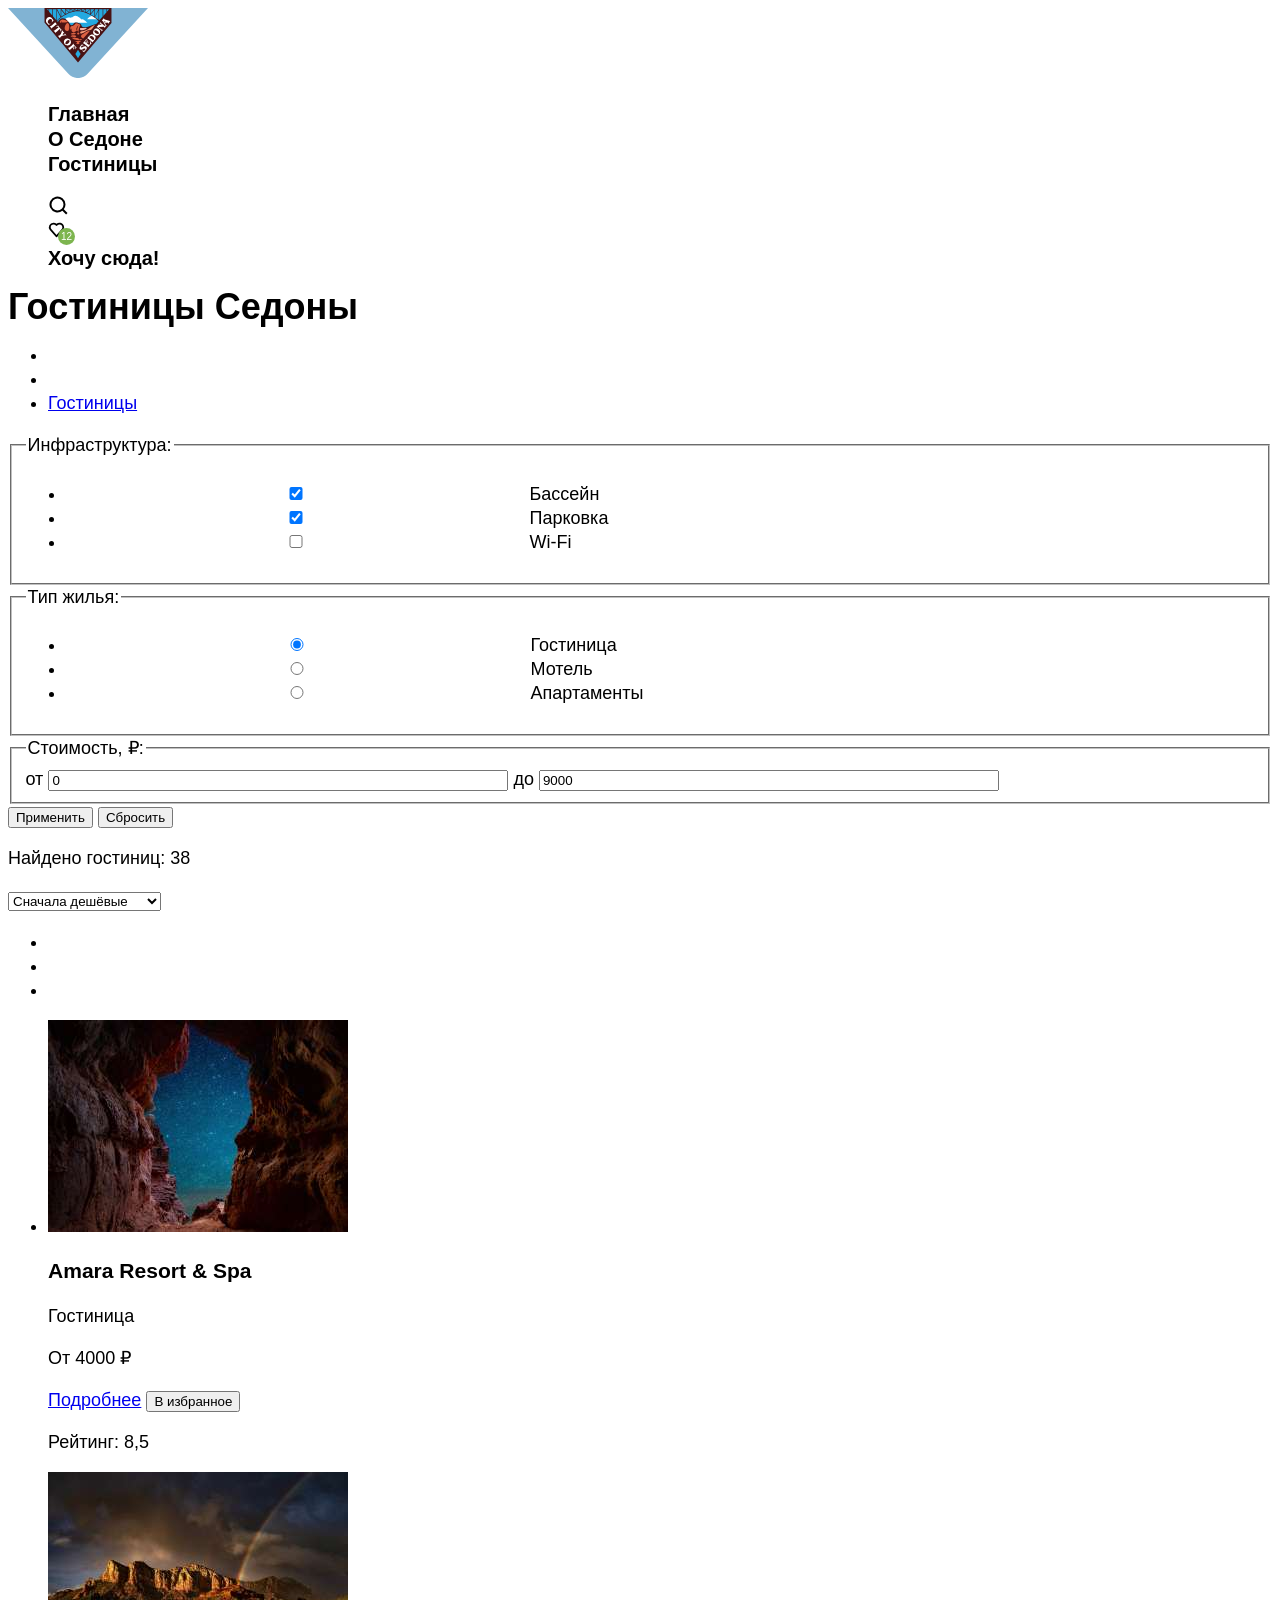
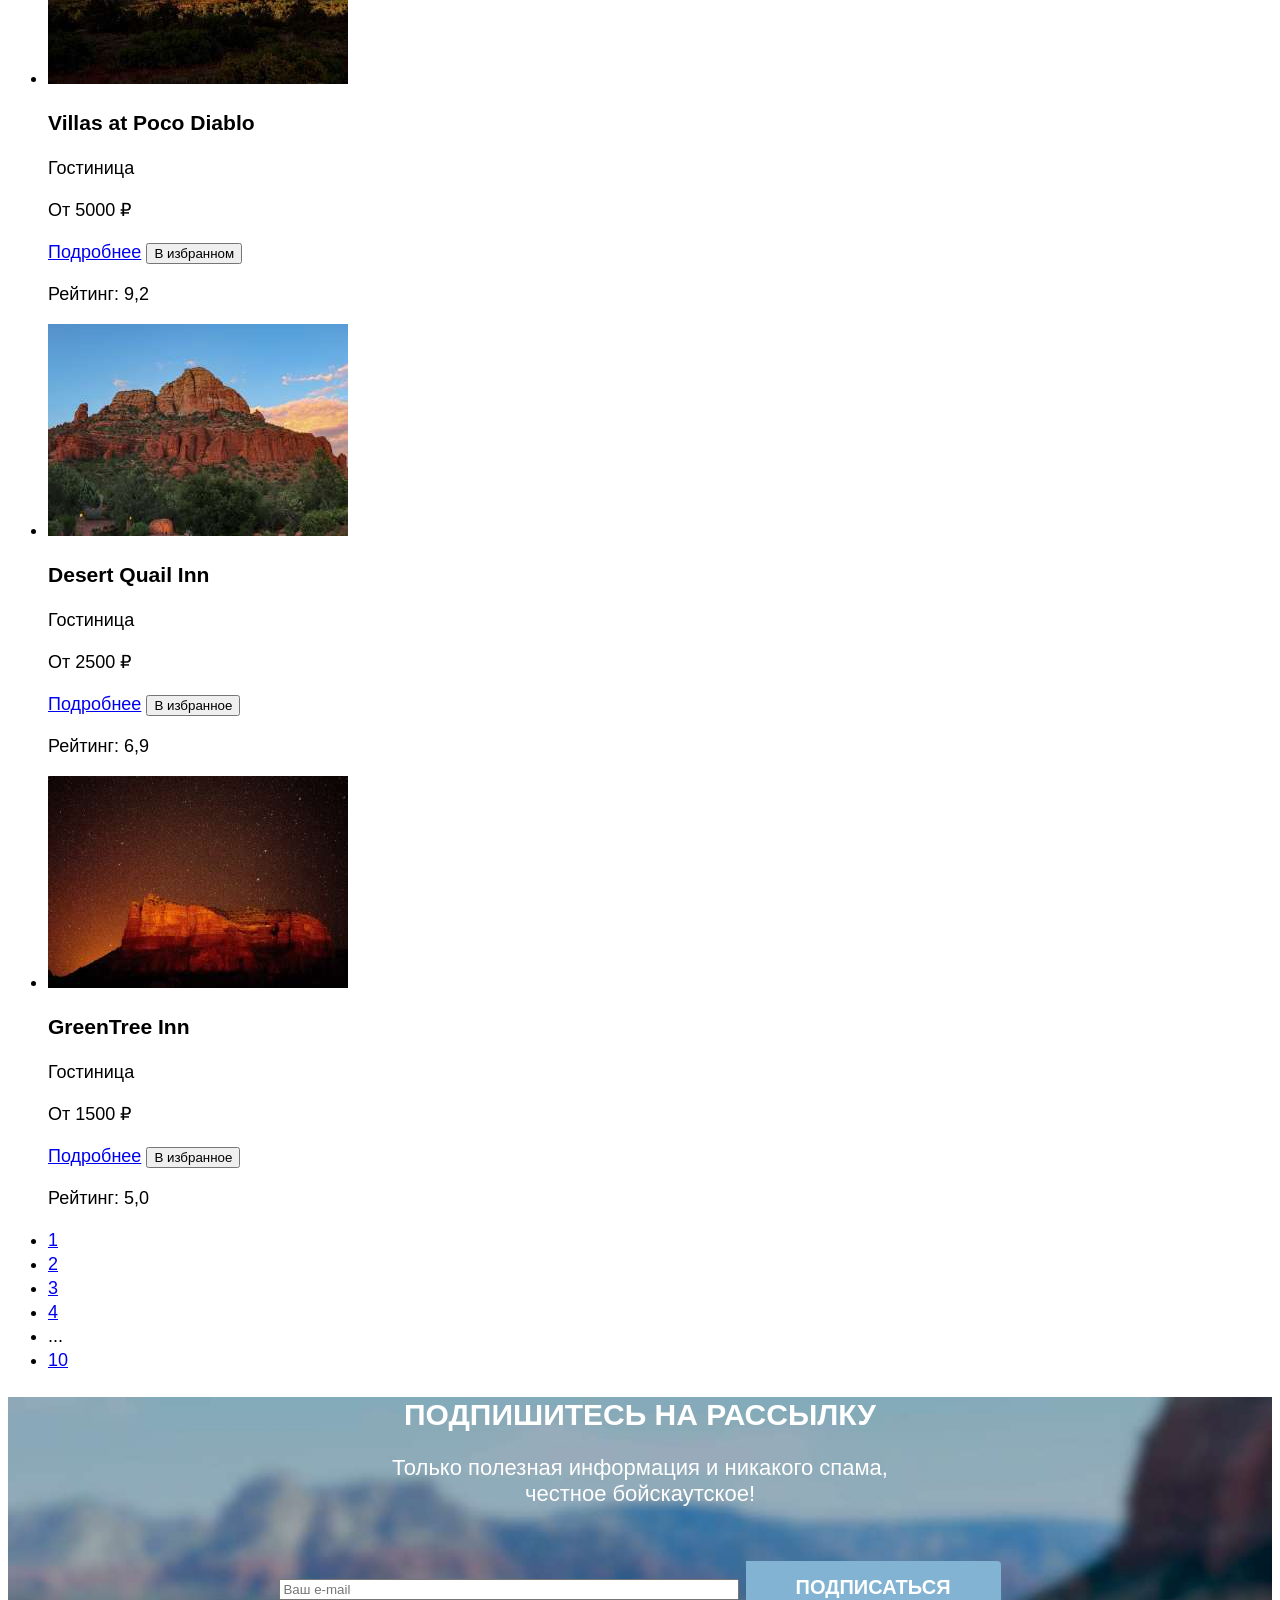
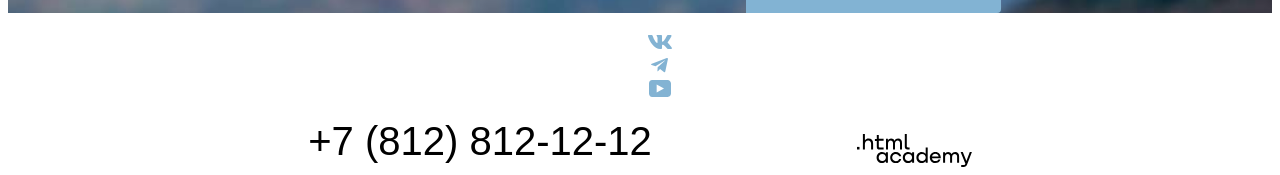
==== commit 1c020765: "Добавляется окончательное изменение Базовая стили." ====
--- a/catalog.html
+++ b/catalog.html
@@ -37,169 +37,170 @@
             </a>
           </li>
           <li class="navigation-item">
-            <a class="navigation-link-user desired-icon" href="#">Хочу сюда!</a>
+            <a class="navigation-link-user desired-button" href="#">Хочу сюда!</a>
           </li>
         </ul>
       </nav>
     </header>
 
-      <main class="main" data-test="main">
-        <div class="top-search-area">
-          <header class="inner-header">
-            <h1 class="inner-header-title">Гостиницы Седоны</h1>
-            <ul class="breadcrumbs">
-              <li class="breadcrumbs-list">
-                <a class="breadcrumbs-item" href="index.html">
-                  <span class="visually-hidden">Главная</span>
-                </a>
-              </li>
-              <li class="breadcrumbs-item">
-                <a class="breadcrumbs-item breadcrumbs-item-current" href="#">Гостиницы</a>
-              </li>
-          </ul>
-          </header>
-
-          <section class="catalog-hotels">
-            <h2 class="visually-hidden">Фильтры для поиска гостиниц</h2>
-            <form class="catalog-filter" action="https://echo.htmlacademy.ru" method="get" data-test="filter">
-              <fieldset class="catalog-filter-checkbox">
-                <legend class="catalog-filter-title">Инфраструктура:</legend>
-                <ul class="catalog-filter-list">
-                  <li class="catalog-filter-item">
-                    <label class="control">
-                      <input class="control-input" type="checkbox" name="swiming-pool" checked>
-                      "Бассейн"
-                    </label>
-                  </li>
-                  <li class="catalog-filter-item">
-                    <label class="control">
-                      <input class="control-input" type="checkbox" name="parking" checked>
-                      "Парковка"
-                    </label>
-                  </li>
-                  <li class="catalog-filter-item">
-                    <label class="control">
-                      <input class="control-input" type="checkbox" name="wifi">
-                      "Wi-Fi"
-                    </label>
-                  </li>
-                </ul>
-              </fieldset>
-
-              <fieldset class="catalog-filter-radio">
-                <legend class="catalog-filter-title">Тип жилья:</legend>
-                <ul class="catalog-filter-list">
-                  <li class="catalog-filter-item">
-                    <label class="control">
-                      <input class="control-input" type="radio" name="hotel-group" value="hotel" checked>
-                      "Гостиница"
-                    </label>
-                  </li>
-                  <li class="catalog-filter-item">
-                    <label class="control">
-                      <input class="control-input" type="radio" name="hotel-group" value="motel">
-                      "Мотель"
-                    </label>
-                  </li>
-                  <li class="catalog-filter-item">
-                    <label class="control">
-                      <input class="control-input" type="radio" name="hotel-group" value="apartments">
-                      "Апартаменты"
-                    </label>
-                  </li>
-                </ul>
-              </fieldset>
-
-              <fieldset class="catalog-filter-price">
-                <legend class="catalog-filter-title">Стоимость, <span>₽:</span></legend>
-                <label for="price-from">от</label>
-                <input class="field" type="number" name="price-from" id="price-from" value="0">
-                <label for="price-to">до</label>
-                <input class="field" type="number" name="price-to" id="price-to" value="9000">
-              </fieldset>
-              <button class="button-apply" type="submit">Применить</button>
-              <button class="button-reset" type="reset">Сбросить</button>
-            </form>
-          </section>
-        </div>
-
-        <section class="search-result">
-          <section class="search">
-            <p class="catalog-filter-result">Найдено гостиниц:
-              <span class="catalog-filter-result">38</span>
-            </p>
-
-            <select class="select-control" aria-label="Сортировка">
-              <option value="cheap">Сначала дешёвые</option>
-              <option value="expensive">Сначала дорогое</option>
-              <option value="popular">Сначала популярное</option>
-            </select>
-
-            <ul class="sort-list">
-              <li class="sort-item">
-                <a class="sort sort-current" href="catalog.html?view=tile">
-                 <span class="visually-hidden">Показать таблицей</span>
-                </a>
-              </li>
-              <li class="sort-item">
-                <a class="sort" href="catalog.html?view=card">
-                  <span class="visually-hidden">Показать по одной карточке</span>
-                </a>
-              </li>
-              <li class="sort-item">
-                <a class="sort" href="catalog.html?view=list">
-                  <span class="visually-hidden">Показать списком</span>
-                </a>
-              </li>
-            </ul>
-          </section>
-
-          <section class="product" data-test="catalog">
-            <ul class="product-list">
-              <li class="product-item">
-                <img class="product-img" src="images/catalog/hotel-1.jpg" width="300" height="212" alt="Пещера с видом на звёзды">
-                <div class="card-container">
-                  <h3 class="product-title">Amara Resort &amp; Spa</h3>
-                  <span class="type">Гостиница</span>
-                  <p class="product-price">От 4000 ₽</p>
-                  <a class="product-link-details" href="#">Подробнее</a>
-                  <button class="product-button" type="button">В избранное</button>
-                  <p class="catalog-hotel-stars four-stars">
-                    <span class="visually-hidden">4 звезды</span>
-                  </p>
-                  <p class="catalog-hotel-raiting">Рейтинг: 8,5</p>
-                </div>
-              </li>
-
-              <li class="product-item">
-                <img class="product-img" src="images/catalog/hotel-2.jpg" width="300" height="212" alt="гостиница с видом на гору Дьявола">
-                <div class="card-container">
-                  <h3 class="product-title">Villas at Poco Diablo</h3>
-                  <span class="type">Гостиница</span>
-                  <p class="product-price">От 5000 ₽</p>
-                  <a class="product-link-details" href="#">Подробнее</a>
-                  <button class="product-button-favorite" type="button">В избранном</button>
-                  <p class="catalog-hotel-stars four-stars">
-                    <span class="visually-hidden">4 звезды.</span>
-                  </p>
-                  <p class="catalog-hotel-raiting">Рейтинг: 9,2</p>
-                </div>
-              </li>
-
-              <li class="product-item">
-                <img class="product-img" src="images/catalog/hotel-3.jpg" width="300" height="212" alt="гостиница с видом на пустынный горный пейзаж">
-                <div class="card-container">
-                  <h3 class="product-title">Desert Quail Inn</h3>
-                  <span class="type">Гостиница</span>
-                  <p class="product-price">От 2500 ₽</p>
-                  <a class="product-link-details" href="#">Подробнее</a>
-                  <button class="product-button" type="button">В избранное</button>
-                  <p class="catalog-hotel-stars tree-stars">
-                    <span class="visually-hidden">3 звезды.</span>
-                  </p>
-                  <p class="catalog-hotel-raiting">Рейтинг: 6,9</p>
-                </div>
-              </li>
+    <main class="main" data-test="main">
+      <div class="top-search-area">
+        <header class="inner-header">
+          <h1 class="inner-header-title">Гостиницы Седоны</h1>
+          <ul class="breadcrumbs">
+            <li class="breadcrumbs-list">
+              <a class="breadcrumbs-item breadcrumbs-home" href="index.html">
+                <span class="visually-hidden">Главная</span>
+              </a>
+            </li>
+            <li class="breadcrumbs-list arrow-icon"></li>
+            <li class="breadcrumbs-item">
+              <a class="breadcrumbs-item breadcrumbs-item-current" href="#">Гостиницы</a>
+            </li>
+          </ul>
+        </header>
+
+        <section class="catalog-hotels">
+          <h2 class="visually-hidden">Фильтры для поиска гостиниц</h2>
+          <form class="catalog-filter-forms" action="https://echo.htmlacademy.ru" method="get" data-test="filter">
+            <fieldset class="catalog-filter filter-checkbox">
+              <legend class="catalog-filter-title">Инфраструктура:</legend>
+              <ul class="catalog-filter-list">
+                <li class="catalog-filter-item">
+                  <label class="control">
+                    <input class="control-input" type="checkbox" name="swiming-pool" checked>
+                    Бассейн
+                  </label>
+                </li>
+                <li class="catalog-filter-item">
+                  <label class="control">
+                    <input class="control-input" type="checkbox" name="parking" checked>
+                    Парковка
+                  </label>
+                </li>
+                <li class="catalog-filter-item">
+                  <label class="control">
+                    <input class="control-input" type="checkbox" name="wifi">
+                    Wi-Fi
+                </label>
+                </li>
+              </ul>
+            </fieldset>
+
+            <fieldset class="catalog-filter filter-radio">
+              <legend class="catalog-filter-title">Тип жилья:</legend>
+              <ul class="catalog-filter-list">
+                <li class="catalog-filter-item">
+                  <label class="control">
+                    <input class="control-input" type="radio" name="hotel-group" value="hotel" checked>
+                    Гостиница
+                  </label>
+                </li>
+                <li class="catalog-filter-item">
+                  <label class="control">
+                    <input class="control-input" type="radio" name="hotel-group" value="motel">
+                    Мотель
+                  </label>
+                </li>
+                <li class="catalog-filter-item">
+                  <label class="control">
+                    <input class="control-input" type="radio" name="hotel-group" value="apartments">
+                    Апартаменты
+                  </label>
+                </li>
+              </ul>
+            </fieldset>
+
+            <fieldset class="catalog-filter filter-price">
+              <legend class="catalog-filter-title">Стоимость, <span>₽:</span></legend>
+              <label for="price-from">от</label>
+              <input class="field-from" type="number" name="price-from" id="price-from" value="0">
+              <label for="price-to">до</label>
+              <input class="field-to" type="number" name="price-to" id="price-to" value="9000">
+            </fieldset>
+            <button class="button-filters button-apply" type="submit">Применить</button>
+            <button class="button-filters button-reset" type="reset">Сбросить</button>
+          </form>
+        </section>
+      </div>
+
+      <section class="search-result">
+        <section class="search">
+          <p class="catalog-filter-result">Найдено гостиниц:
+            <span class="catalog-filter-result">38</span>
+          </p>
+
+          <select class="select-control" aria-label="Сортировка">
+            <option value="cheap">Сначала дешёвые</option>
+            <option value="expensive">Сначала дорогое</option>
+            <option value="popular">Сначала популярное</option>
+          </select>
+
+          <ul class="sort-result-list">
+            <li class="sort-item sort-current">
+              <a class="sort-table" href="catalog.html?view=tile">
+                <span class="visually-hidden">Показать таблицей</span>
+              </a>
+            </li>
+            <li class="sort-item">
+              <a class="sort-card" href="catalog.html?view=card">
+                <span class="visually-hidden">Показать по одной карточке</span>
+              </a>
+            </li>
+            <li class="sort-item">
+              <a class="sort-list" href="catalog.html?view=list">
+                <span class="visually-hidden">Показать списком</span>
+              </a>
+            </li>
+          </ul>
+        </section>
+
+        <section class="product" data-test="catalog">
+          <ul class="product-list">
+            <li class="product-item">
+              <img class="product-img" src="images/catalog/hotel-1.jpg" width="300" height="212" alt="Пещера с видом на звёзды">
+              <div class="card-container">
+                <h3 class="product-title">Amara Resort &amp; Spa</h3>
+                <span class="type">Гостиница</span>
+                <p class="product-price">От 4000 ₽</p>
+                <a class="product-link-details" href="#">Подробнее</a>
+                <button class="add-to-favorites" type="button">В избранное</button>
+                <p class="catalog-hotel-stars four-stars">
+                  <span class="visually-hidden">4 звезды</span>
+                </p>
+                <p class="catalog-hotel-raiting">Рейтинг: 8,5</p>
+              </div>
+            </li>
+
+            <li class="product-item">
+              <img class="product-img" src="images/catalog/hotel-2.jpg" width="300" height="212" alt="гостиница с видом на гору Дьявола">
+              <div class="card-container">
+                <h3 class="product-title">Villas at Poco Diablo</h3>
+                <span class="type">Гостиница</span>
+                <p class="product-price">От 5000 ₽</p>
+                <a class="product-link-details" href="#">Подробнее</a>
+                <button class="add-to-favorites" type="button">В избранном</button>
+                <p class="catalog-hotel-stars four-stars">
+                  <span class="visually-hidden">4 звезды.</span>
+                </p>
+                <p class="catalog-hotel-raiting">Рейтинг: 9,2</p>
+              </div>
+            </li>
+
+            <li class="product-item">
+              <img class="product-img" src="images/catalog/hotel-3.jpg" width="300" height="212" alt="гостиница с видом на пустынный горный пейзаж">
+              <div class="card-container">
+                <h3 class="product-title">Desert Quail Inn</h3>
+                <span class="type">Гостиница</span>
+                <p class="product-price">От 2500 ₽</p>
+                <a class="product-link-details" href="#">Подробнее</a>
+                <button class="add-to-favorites" type="button">В избранное</button>
+                <p class="catalog-hotel-stars three-stars">
+                  <span class="visually-hidden">3 звезды.</span>
+                </p>
+                <p class="catalog-hotel-raiting">Рейтинг: 6,9</p>
+              </div>
+            </li>
 
             <li class="product-item">
               <img class="product-img" src="images/catalog/hotel-4.jpg" width="300" height="212" alt="гостиница с видом на Гигантское древо">
@@ -208,7 +209,7 @@
                 <span class="type">Гостиница</span>
                 <p class="product-price">От 1500 ₽</p>
                 <a class="product-link-details" href="#">Подробнее</a>
-                <button class="product-button" type="button">В избранное</button>
+                <button class="add-to-favorites" type="button">В избранное</button>
                 <p class="catalog-hotel-stars two-stars">
                   <span class="visually-hidden">2 звезды.</span>
                 </p>
@@ -221,7 +222,7 @@
         <section class="pagination-block">
           <ul class="pagination">
             <li class="pagination-item">
-              <a class="pagination-link-current" href="#" aria-current="page">1</a>
+              <a class="pagination-link link-current" href="#" aria-current="page">1</a>
             </li>
             <li class="pagination-item">
               <a class="pagination-link" href="#">2</a>
@@ -241,48 +242,45 @@
           </ul>
         </section>
 
-        <section class="newsletter-inner" data-test="subscribe">
-          <div class="subscribe-block">
-            <h2 class="newsletter-title">Подпишитесь на рассылку</h2>
-            <p class="newsletter-explanation">Только полезная информация и никакого спама,<br> честное бойскаутское!</p>
-            <form class="newsletter-form" action="#" method="post">
-              <input class="newsletter-field" type="email" placeholder="Ваш e-mail">
-              <button class="newsletter-button" type="submit">Подписаться</button>
-            </form>
-          </div>
-        </section>
-      </main>
-
-      <footer class="page-footer" data-test="footer">
+        <section class="subscription" data-test="subscribe">
+          <h2 class="subscription-title">Подпишитесь на рассылку</h2>
+          <p class="subscription-description">Только полезная информация и никакого спама,<br>честное бойскаутское!</p>
+          <form class="subscription-form" action="https://echo.htmlacademy.ru" method="post">
+            <label class="visually-hidden" for="subscription-email">введите Ваш e-mail</label>
+            <input class="field-main" type="email" placeholder="Ваш e-mail" name="subscription-email" id="subscription-email" required>
+            <button class="button-sub" type="submit">Подписаться</button>
+          </form>
+        </section>
+    </main>
+
+    <footer class="page-footer" data-test="footer">
       <section class="footer-social">
         <h2 class="visually-hidden">Социальные сети: следуйте за нами</h2>
         <uL class="social-list">
           <li class="social-item">
-            <a class="social-button" href="https://vk.com/htmlacademy" target="_blank"
-              title="Группа вконтакте htmlacademy">
+            <a class="social-button-vk" href="https://vk.com/htmlacademy" target="_blank" title="Группа вконтакте htmlacademy">
               <span class="visually-hidden">Ссылка для перехода в группу Vkontakte</span>
             </a>
           </li>
 
           <li class="social-item">
-            <a class="social-button" href="https://t.me/htmlacademy" target="_blank" title="Телеграм канал htmlacademy">
+            <a class="social-button-tme" href="https://t.me/htmlacademy" target="_blank" title="Телеграм канал htmlacademy">
               <span class="visually-hidden">Ссылка для перехода в канал Telegram</span>
             </a>
           </li>
 
           <li class="social-item">
-            <a class="social-button" href="https://www.youtube.com/user/htmlacademyru" target="_blank"
-              title="Ютуб канал htmlacademy">
+            <a class="social-button-youtube" href="https://www.youtube.com/user/htmlacademyru" target="_blank" title="Ютуб канал htmlacademy">
               <span class="visually-hidden">Ссылка для перехода в канал Youtube</span>
             </a>
           </li>
-          </uL>
-
-          <a class="footer-number" href="tel:88128121212">+7 (812) 812-12-12</a>
-
-          <a class="htmlacademy-link" href="https://htmlacademy.ru/">
-            <span class="visually-hidden">Переход на сайт HTML Academy</span>
-          </a>
+        </uL>
+
+        <a class="footer-number" href="tel:88128121212">+7 (812) 812-12-12</a>
+
+        <a class="htmlacademy-link" href="https://htmlacademy.ru/">
+          <span class="visually-hidden">Переход на сайт HTML Academy</span>
+        </a>
       </section>
     </footer>
   </body>
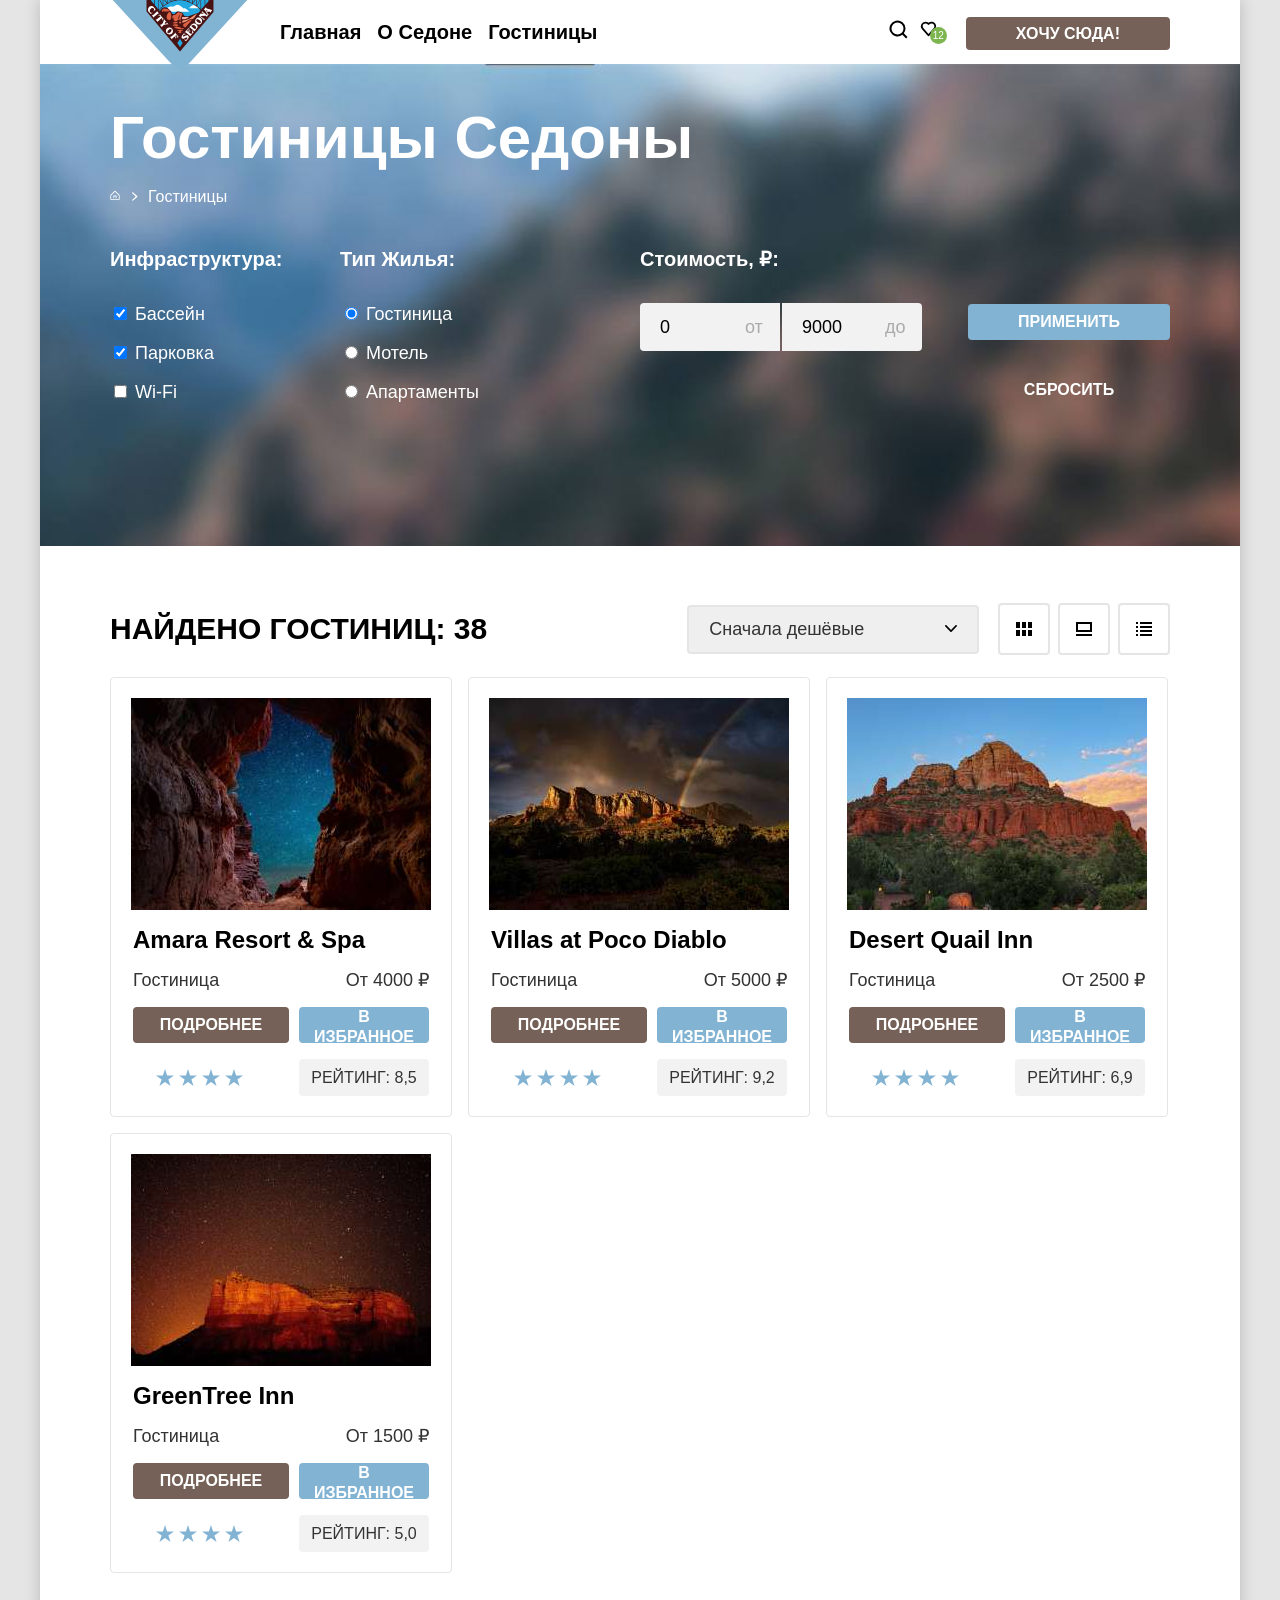
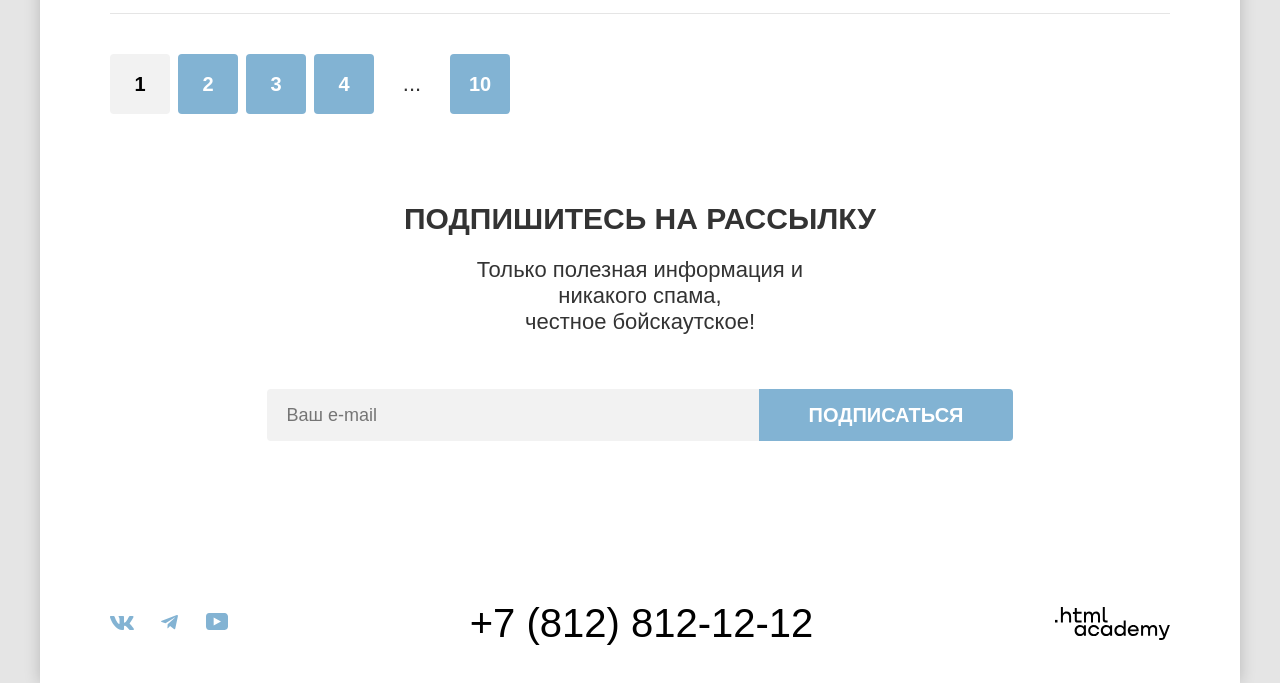
==== commit 6e620b1a: "Добавляется 5.22. Сетки для всех страниц" ====
--- a/catalog.html
+++ b/catalog.html
@@ -6,25 +6,23 @@
     <link rel="stylesheet" href="styles/styles.css">
   </head>
   <body>
-
     <header class="navigation" data-test="header">
-      <a class="navigation-logo">
-        <img class="logo-site" src="images/logo.svg" width="140" height="70" alt="Логотип гостиниц города «Седона»">
-      </a>
       <nav class="nav">
-        <ul class="nav-list">
+        <a class="navigation-logo">
+          <img class="logo-site" src="images/logo.svg" width="140" height="70" alt="Логотип гостиниц города «Седона»">
+        </a>
+        <ul class="navigation-list">
           <li class="navigation-item">
             <a class="nav-list-link current-link" href="index.html" aria-current="page">Главная</a>
           </li>
           <li class="navigation-item">
-            <a class="nav-list-link" href="index.html">О Седоне</a>
+            <a class="nav-list-link" href="#">О Седоне</a>
           </li>
           <li class="navigation-item">
             <a class="nav-list-link" href="catalog.html">Гостиницы</a>
           </li>
         </ul>
-
-        <ul class="nav-list navigation-user">
+        <ul class="navigation-user">
           <li class="navigation-item">
             <a class="navigation-link-user search-icon" href="#">
               <span class="visually-hidden">Поиск</span>
@@ -37,13 +35,14 @@
             </a>
           </li>
           <li class="navigation-item">
-            <a class="navigation-link-user desired-button" href="#">Хочу сюда!</a>
+            <a class="navigation-link-user desired-icon" href="#">Хочу сюда!</a>
           </li>
         </ul>
       </nav>
     </header>
 
-    <main class="main" data-test="main">
+    <main class="main-container" data-test="main">
+      <div class="page-container">
       <div class="top-search-area">
         <header class="inner-header">
           <h1 class="inner-header-title">Гостиницы Седоны</h1>
@@ -113,13 +112,17 @@
 
             <fieldset class="catalog-filter filter-price">
               <legend class="catalog-filter-title">Стоимость, <span>₽:</span></legend>
-              <label for="price-from">от</label>
-              <input class="field-from" type="number" name="price-from" id="price-from" value="0">
-              <label for="price-to">до</label>
-              <input class="field-to" type="number" name="price-to" id="price-to" value="9000">
+              <div class="fieldset_catalog-filter">
+                <label for="price-from" class="price-from_input-label">от</label>
+                <input class="field-from" type="number" name="price-from" id="price-from" value="0" placeholder=" ">
+                <label for="price-to" class="price-to_input-label">до</label>
+                <input class="field-to" type="number" name="price-to" id="price-to" value="9000" placeholder=" ">
+              </div>
             </fieldset>
-            <button class="button-filters button-apply" type="submit">Применить</button>
-            <button class="button-filters button-reset" type="reset">Сбросить</button>
+            <div class="button-filters-area">
+              <button class="button-filters button-apply" type="submit">Применить</button>
+              <button class="button-filters button-reset" type="reset">Сбросить</button>
+            </div>
           </form>
         </section>
       </div>
@@ -161,14 +164,20 @@
               <img class="product-img" src="images/catalog/hotel-1.jpg" width="300" height="212" alt="Пещера с видом на звёзды">
               <div class="card-container">
                 <h3 class="product-title">Amara Resort &amp; Spa</h3>
-                <span class="type">Гостиница</span>
-                <p class="product-price">От 4000 ₽</p>
-                <a class="product-link-details" href="#">Подробнее</a>
-                <button class="add-to-favorites" type="button">В избранное</button>
-                <p class="catalog-hotel-stars four-stars">
-                  <span class="visually-hidden">4 звезды</span>
-                </p>
-                <p class="catalog-hotel-raiting">Рейтинг: 8,5</p>
+                <div class="type_price">
+                  <span class="type">Гостиница</span>
+                  <p class="product-price">От 4000 ₽</p>
+                </div>
+                <div class="product-link-details_add-to">
+                  <a class="product-link-details" href="#">Подробнее</a>
+                  <button class="add-to-favorites" type="button">В избранное</button>
+                </div>
+                <div class="catalog-hotel-stars_raiting">
+                  <p class="catalog-hotel-stars four-stars">
+                    <span class="visually-hidden">4 звезды</span>
+                  </p>
+                  <p class="catalog-hotel-raiting">Рейтинг: 8,5</p>
+                </div>
               </div>
             </li>
 
@@ -176,14 +185,20 @@
               <img class="product-img" src="images/catalog/hotel-2.jpg" width="300" height="212" alt="гостиница с видом на гору Дьявола">
               <div class="card-container">
                 <h3 class="product-title">Villas at Poco Diablo</h3>
-                <span class="type">Гостиница</span>
-                <p class="product-price">От 5000 ₽</p>
-                <a class="product-link-details" href="#">Подробнее</a>
-                <button class="add-to-favorites" type="button">В избранном</button>
-                <p class="catalog-hotel-stars four-stars">
-                  <span class="visually-hidden">4 звезды.</span>
-                </p>
-                <p class="catalog-hotel-raiting">Рейтинг: 9,2</p>
+                <div class="type_price">
+                  <span class="type">Гостиница</span>
+                  <p class="product-price">От 5000 ₽</p>
+                </div>
+                <div class="product-link-details_add-to">
+                  <a class="product-link-details" href="#">Подробнее</a>
+                  <button class="add-to-favorites" type="button">В избранное</button>
+                </div>
+                <div class="catalog-hotel-stars_raiting">
+                  <p class="catalog-hotel-stars four-stars">
+                    <span class="visually-hidden">4 звезды</span>
+                  </p>
+                  <p class="catalog-hotel-raiting">Рейтинг: 9,2</p>
+                </div>
               </div>
             </li>
 
@@ -191,14 +206,20 @@
               <img class="product-img" src="images/catalog/hotel-3.jpg" width="300" height="212" alt="гостиница с видом на пустынный горный пейзаж">
               <div class="card-container">
                 <h3 class="product-title">Desert Quail Inn</h3>
-                <span class="type">Гостиница</span>
-                <p class="product-price">От 2500 ₽</p>
-                <a class="product-link-details" href="#">Подробнее</a>
-                <button class="add-to-favorites" type="button">В избранное</button>
-                <p class="catalog-hotel-stars three-stars">
-                  <span class="visually-hidden">3 звезды.</span>
-                </p>
-                <p class="catalog-hotel-raiting">Рейтинг: 6,9</p>
+                <div class="type_price">
+                  <span class="type">Гостиница</span>
+                  <p class="product-price">От 2500 ₽</p>
+                </div>
+                <div class="product-link-details_add-to">
+                  <a class="product-link-details" href="#">Подробнее</a>
+                  <button class="add-to-favorites" type="button">В избранное</button>
+                </div>
+                <div class="catalog-hotel-stars_raiting">
+                  <p class="catalog-hotel-stars four-stars">
+                    <span class="visually-hidden">3 звезды</span>
+                  </p>
+                  <p class="catalog-hotel-raiting">Рейтинг: 6,9</p>
+                </div>
               </div>
             </li>
 
@@ -206,20 +227,29 @@
               <img class="product-img" src="images/catalog/hotel-4.jpg" width="300" height="212" alt="гостиница с видом на Гигантское древо">
               <div class="card-container">
                 <h3 class="product-title">GreenTree Inn</h3>
-                <span class="type">Гостиница</span>
-                <p class="product-price">От 1500 ₽</p>
-                <a class="product-link-details" href="#">Подробнее</a>
-                <button class="add-to-favorites" type="button">В избранное</button>
-                <p class="catalog-hotel-stars two-stars">
-                  <span class="visually-hidden">2 звезды.</span>
-                </p>
-                <p class="catalog-hotel-raiting">Рейтинг: 5,0</p>
+                <div class="type_price">
+                  <span class="type">Гостиница</span>
+                  <p class="product-price">От 1500 ₽</p>
+                </div>
+                <div class="product-link-details_add-to">
+                  <a class="product-link-details" href="#">Подробнее</a>
+                  <button class="add-to-favorites" type="button">В избранное</button>
+                </div>
+                <div class="catalog-hotel-stars_raiting">
+                  <p class="catalog-hotel-stars four-stars">
+                    <span class="visually-hidden">2 звезды</span>
+                  </p>
+                  <p class="catalog-hotel-raiting">Рейтинг: 5,0</p>
+                </div>
               </div>
             </li>
           </ul>
         </section>
 
+        <hr class="devider">
+
         <section class="pagination-block">
+
           <ul class="pagination">
             <li class="pagination-item">
               <a class="pagination-link link-current" href="#" aria-current="page">1</a>
@@ -233,7 +263,7 @@
             <li class="pagination-item">
               <a class="pagination-link" href="#">4</a>
             </li>
-            <li class="pagination-item">
+            <li class="pagination-item pagination-more">
               <span>...</span>
             </li>
             <li class="pagination-item">
@@ -251,6 +281,7 @@
             <button class="button-sub" type="submit">Подписаться</button>
           </form>
         </section>
+      </div>
     </main>
 
     <footer class="page-footer" data-test="footer">
@@ -284,5 +315,4 @@
       </section>
     </footer>
   </body>
-
 </html>
--- a/styles/styles.css
+++ b/styles/styles.css
@@ -14,21 +14,69 @@
     font-display: swap;
 }
 
+html {
+  height: 100%;
+  background-color: #e5e5e5;
+}
+
 body {
-  font-family: "PT Sans", sans-serif;
-  font-size: 18px;
-  line-height: 24px;
+  margin: 0 auto;
+  display: flex;
+  flex-direction: column;
+  min-height: 100%;
+  width: 1200px;
+  background-color: #ffffff;
+  box-shadow: 0 0 15px rgba(0, 0, 0, 0.2);
+  font-family: "PT Sans", sans-serif;
+  font-size: 22px;
+  line-height: 26px;
   color: #333333;
-  background-color: #ffffff;
+}
+
+.main-container {
+  flex-grow: 1;
+}
+
+.page-container {
+  width: 1200px;
 }
 
 .navigation {
+  width: 1060px;
   color: #000000;
   background: #ffffff;
-}
-
-.nav-list {
+  padding: 0;
+  margin: 0 auto;
+}
+
+.nav {
+  display: flex;
+  justify-content: space-between;
+  align-items: center;
+  height: 64px;
+}
+
+.navigation-logo {
+  display: inline-block;
+  margin: 0 30px -6px 0;
+  position: relative;
+}
+
+.navigation-list {
+  display: flex;
+  gap: 16px;
+  max-width: 468px;
+  padding: 0;
   list-style: none;
+}
+
+.navigation-user {
+  display: flex;
+  gap: 12px;
+  max-width: 368px;
+  list-style: none;
+  padding: 0;
+  margin-left: auto;
 }
 
 .search-icon {
@@ -36,7 +84,7 @@
   display: inline-block;
   width: 20px;
   height: 20px;
-  background-image: url("../images/icons-top/search-icon.svg");
+  background-image: url("../images/icons/search-icon.svg");
   background-size: contain;
   background-repeat: no-repeat;
 }
@@ -46,36 +94,36 @@
   display: inline-block;
   width: 18px;
   height: 17px;
-  background-image: url("../images/icons-top/heart-icon.svg");
-  background-size: contain;
-  background-repeat: no-repeat;
+  background-image: url("../images/icons/heart-icon.svg");
+  background-size: contain;
+  background-repeat: no-repeat;
+}
+
+.navigation-link-user {
+  font-family: "PT Sans", sans-serif;
+  font-size: 20px;
+  line-height: 24px;
+  font-weight: 700;
+  text-align: center;
+  color: #000000;
+  background-color: #ffffff;
+  text-decoration: none;
+  text-transform: none;
 }
 
 .favorite-number {
   font-family: "PT Sans", sans-serif;
-  color: white;
+  color: #ffffff;
   font-size: 10px;
   font-weight: 400;
   line-height: 10px;
   background-color: #7db54f;
   border-radius: 20px;
   padding: 3px;
-  margin: 10px;
-}
-
-.nav-list-link  {
-  font-family: "PT Sans", sans-serif;
-  font-size: 20px;
-  line-height: 24px;
-  font-weight: 700;
-  text-align: center;
-  color: #000000;
-  background-color: #ffffff;
-  text-decoration: none;
-  text-transform: none;
-}
-
-.navigation-link-user {
+  margin: 0 0 0 10px;
+}
+
+.nav-list-link {
   font-family: "PT Sans", sans-serif;
   font-size: 20px;
   line-height: 24px;
@@ -100,18 +148,145 @@
   padding: 8px 50px;
   border: none;
   cursor: pointer;
-}
-
-.main {
-  color:#000000;
+  margin-left: 16px;
 }
 
 .hero {
+  display: flex;
+  flex-direction: column;
+  justify-content: center;
+  flex-wrap: wrap;
   color:#ffffff;
   background-color: #283d44;
-  background-image: url("../images/backgrounds/index-background.jpg");
-  background-size: 100%;
-  background-repeat: no-repeat;
+  background-image: url("../images/backgrounds/bow-under-bac.svg"), url("../images/backgrounds/index-background.jpg");
+  background-size: 101% auto, cover;
+  background-repeat: no-repeat;
+  background-position: bottom, center;
+  min-height: 485px;
+}
+
+.main-text {
+  margin: 51px auto 82px;
+}
+
+.top-search-area {
+  font-family: "PT Sans", sans-serif;
+  color: #ffffff;
+  font-size: 18px;
+  font-weight: 400;
+  line-height: 23px;
+  color:#ffffff;
+  background-color: #283d44;
+  background-image: url("../images/backgrounds/filter-bac.jpg");
+  background-size: cover;
+  background-repeat: no-repeat;
+  background-position: center;
+  min-height: 412px;
+  padding: 35px 70px;
+  margin: 0;
+}
+
+.inner-header {
+  display: flex;
+  flex-direction: column;
+  justify-content: center;
+  flex-wrap: wrap;
+}
+
+.inner-header-title {
+  font-size: 60px;
+  font-weight: 700;
+  line-height: 78px;
+  margin: 0;
+  padding: 0 0 8px 0;
+}
+
+.breadcrumbs {
+  display: flex;
+  flex-direction: row;
+  justify-content: flex-start;
+  align-items: center;
+  gap: 10px;
+  list-style: none;
+  padding: 0;
+  margin: 0;
+  padding-bottom: 40px;
+}
+
+.breadcrumbs-item {
+  color: #ffffff;
+  font-size: 16px;
+  font-weight: 400;
+  line-height: 21px;
+  text-decoration: none;
+}
+
+.breadcrumbs-home {
+  content: "";
+  display: inline-block;
+  width: 12px;
+  height: 12px;
+  background-image: url("../images/icons/home-icon.svg");
+  background-size: contain;
+  background-repeat: no-repeat;
+}
+
+.arrow-icon {
+  content: "";
+  display: inline-block;
+  width: 6px;
+  height: 10px;
+  background-image: url("../images/icons/arrow-icon.svg");
+  background-size: contain;
+  background-repeat: no-repeat;
+}
+
+.catalog-filter-forms {
+  display: flex;
+  flex-direction: row;
+  justify-content: flex-start;
+  align-items: start;
+  margin: 0;
+  padding: 0;
+  gap: 70px;
+}
+
+.catalog-filter {
+  border: none;
+  margin: 0;
+  padding: 0;
+  min-width: 160px;
+}
+
+.filter-radio {
+  padding: 0 70px 0 0;
+}
+
+.catalog-filter-title {
+  font-size: 20px;
+  font-weight: 700;
+  text-transform: capitalize;
+  margin: 0;
+  padding: 0;
+  margin-bottom: 32px;
+}
+
+.catalog-filter-list {
+  list-style: none;
+  margin: 0;
+  padding: 0;
+}
+
+.catalog-filter-item {
+  font-weight: 400;
+  line-height: 23px;
+  margin-bottom: 16px;
+}
+
+.hero img {
+  display: block;
+  margin-left: auto;
+  margin-right: auto;
 }
 
 .visually-hidden {
@@ -119,30 +294,41 @@
 }
 
 .advantages-block {
-  color: #000000;
-  font-family: "PT Sans", sans-serif;
-  text-align: center;
-}
-
-.adventages-title {
+  display: flex;
+  flex-direction: column;
+  justify-content: center;
+  flex-wrap: wrap;
+  color: #000000;
+  font-family: "PT Sans", sans-serif;
+  text-align: center;
+  min-height: 261px;
+  padding: 69px auto;
+}
+
+.advantages-title-block {
   font-size: 30px;
   font-weight: 700;
   text-transform: uppercase;
   line-height: 36px;
-}
-
-.adventages-explanation {
+  margin: 0;
+  margin-bottom: 25px;
+}
+
+.advantages-explanation {
   color: #333333;
   font-size: 22px;
   font-weight: 400;
   line-height: 26px;
+  margin: 0;
 }
 
 .advantages-list {
-  list-style: none;
-}
-
-.advantages-list {
+  display: flex;
+  justify-content: center;
+  align-items: center;
+  flex-wrap: wrap;
+  margin: 0;
+  padding: 0;
   font-family: "PT Sans", sans-serif;
   text-align: center;
   font-size: 18px;
@@ -151,34 +337,87 @@
   color: #000000;
 }
 
-.advantages-item {
- background-color: #f0f5f9;
+.advantages-item:not(.pictures):not(.item-color) {
+  display: flex;
+  background-color: #f0f5f9;
+  width: 400px;
+  height: 400px;
 }
 
 .pictures {
+  display: flex;
+  align-items: center;
+  justify-content: center;
   background-color: #82b3d3;
   color: #ffffff;
 }
 
+.advantages-text {
+  text-align: center;
+  padding: 85px;
+}
+
+.advantages-sep {
+  content: "";
+  display: inline-block;
+  width: 60px;
+  height: 2px;
+  background-color: rgba(0, 0, 0, 0.3);
+  background-size: contain;
+  background-repeat: no-repeat;
+  margin: 0 auto -90px;
+  padding: 0;
+}
+
+.advantages-sep-color {
+  content: "";
+  display: inline-block;
+  width: 60px;
+  height: 2px;
+  background-color: rgba(255, 255, 255, 0.3);
+  background-size: contain;
+  background-repeat: no-repeat;
+}
+
 .advantages-title {
   font-size: 24px;
   font-weight: 700;
   text-transform: uppercase;
   line-height: 28px;
-  margin-bottom: 30px;
+  margin: 0;
+  margin-bottom: 62px;
+  padding: 0;
+}
+
+.description {
+  color:#ffffff;
+  margin: 0;
+  padding: 0;
 }
 
 .advantages-description {
   color:#333333;
-}
-
-.light-blue {
+  margin: 0;
+  padding: 0;
+}
+
+.item-color {
+  display: flex;
   background-color: #e6f0f6;
+  width: 400px;
+  height: 400px;
 }
 
 .advantages-block-welcome {
-  font-family: "PT Sans", sans-serif;
-  color: #000000;
+  display: flex;
+  flex-direction: column;
+  justify-content: center;
+  flex-wrap: wrap;
+  font-family: "PT Sans", sans-serif;
+  color: #000000;
+  text-align: center;
+  min-height: 246px;
+  padding: 64px auto 110px;
   text-align: center;
 }
 
@@ -187,7 +426,9 @@
   font-weight: 700;
   text-transform: uppercase;
   line-height: 36px;
-  word-wrap: break-word;
+  padding: 0 320px;
+  margin: 0;
+  margin-bottom: 20px;
 }
 
 .description-block {
@@ -195,20 +436,43 @@
   font-size: 22px;
   font-weight: 400;
   line-height: 26px;
-  word-wrap: break-word;
+  margin: 0;
 }
 
 .services-list {
+  display: flex;
   list-style: none;
-}
-
-.services-list {
+  margin: 0;
+  padding: 0;
   font-family: "PT Sans", sans-serif;
   text-align: center;
   color: #333333;
   font-size: 18px;
   font-weight: 400;
   line-height: 21px;
+}
+
+.services-item {
+  display: flex;
+  justify-content: center;
+  flex-direction: column;
+  align-items: center;
+  width: 400px;
+  height: 385px;
+}
+
+.services-header {
+  color: black;
+  font-size: 24px;
+  font-weight: 700;
+  text-transform: uppercase;
+  margin: 0 auto 30px;
+  padding: 0;
+}
+
+.services-icons {
+  margin: 0 auto 30px;
+  padding: 0;
 }
 
 .services-home {
@@ -220,6 +484,7 @@
   background-size: contain;
   background-repeat: no-repeat;
 }
+
 .services-food {
   content: "";
   display: inline-block;
@@ -240,14 +505,6 @@
   background-repeat: no-repeat;
 }
 
-.services-header {
-  color: black;
-  font-size: 24px;
-  font-weight: 700;
-  text-transform: uppercase;
-  margin-bottom: 30px;
-}
-
 .services-color {
   background-color: #f0f5f9;
 }
@@ -258,7 +515,9 @@
   text-transform: uppercase;
   line-height: 28px;
   word-wrap: break-word;
+  margin: 0;
   margin-bottom: 30px;
+  padding: 0;
 }
 
 .services-description {
@@ -267,11 +526,21 @@
   font-weight: 400;
   line-height: 21px;
   word-wrap: break-word;
+  margin: 0;
+  padding: 0;
 }
 
 .booking {
-  font-family: "PT Sans", sans-serif;
-  color: #000000;
+  display: flex;
+  flex-direction: column;
+  justify-content: center;
+  align-items: center;
+  flex-wrap: wrap;
+  font-family: "PT Sans", sans-serif;
+  color: #000000;
+  min-height: 406px;
+  padding: 0;
+  margin: 0;
   text-align: center;
 }
 
@@ -280,8 +549,9 @@
   font-weight: 700;
   text-transform: uppercase;
   line-height: 36px;
-  word-wrap: break-word;
-  margin-bottom: 20px;;
+  padding: 0;
+  margin: 0;
+  margin-bottom: 20px;
 }
 
 .booking-description {
@@ -289,8 +559,10 @@
   font-size: 22px;
   font-weight: 400;
   line-height: 26px;
-  word-wrap: break-word;
+  padding: 0;
+  margin: 0;
   margin-bottom: 54px;
+  padding: 0 304px;
 }
 
 .button-search {
@@ -309,7 +581,64 @@
   cursor: pointer;
 }
 
-.subscription {
+.devider {
+  border: none;
+  height: 1px;
+  background-color: #e5e5e5;
+  margin-bottom: 40px;
+  padding: 0;
+}
+
+.pagination {
+  display: flex;
+  flex-direction: row;
+  justify-content: flex-start;
+  align-items: center;
+  list-style: none;
+  gap: 8px;
+  padding: 0;
+  margin: 0 auto;
+}
+
+.pagination-item a {
+  display: grid;
+  width: 60px;
+  height: 60px;
+  margin: 0;
+  border-radius: 4px;
+  text-decoration: none;
+  place-items: center;
+}
+
+.pagination-more {
+  display: grid;
+  width: 60px;
+  height: 60px;
+  background-color: none;
+  text-decoration: none;
+  place-items: center;
+}
+
+.pagination-link {
+  background-color: #82b3d3;
+  color: #ffffff;
+  font-size: 20px;
+  font-weight: 700;
+  line-height: 36px;
+}
+
+.link-current {
+  background-color: #f2f2f2;
+  color: #000000;
+  font-size: 20px;
+  font-weight: 700;
+  line-height: 36px;
+}
+
+.subscription-main {
+  display: flex;
+  justify-content: center;
+  flex-direction: column;
   font-family: "PT Sans", sans-serif;
   color: white;
   font-size: 22px;
@@ -318,9 +647,43 @@
   word-wrap: break-word;
   background-image: url("../images/backgrounds/subscripe-bac.jpg");
   background-color: #283d44;
-  background-size: 100%;
-  background-repeat: no-repeat;
-  text-align: center;
+  background-size: cover;
+  background-repeat: no-repeat;
+  text-align: center;
+  background-position: center;
+  min-height: 414px;
+  padding: 0;
+  margin: 0;
+}
+
+.subscription {
+  display: flex;
+  justify-content: center;
+  flex-direction: column;
+  font-family: "PT Sans", sans-serif;
+  color: #333333;
+  font-size: 22px;
+  font-weight: 400;
+  line-height: 26px;
+  word-wrap: break-word;
+  background-color: #ffffff;
+  background-size: cover;
+  background-repeat: no-repeat;
+  text-align: center;
+  background-position: center;
+  min-height: 414px;
+  padding: 0;
+  margin: 0;
+}
+
+.subscription-title-main {
+  font-size: 30px;
+  font-weight: 700;
+  text-transform: uppercase;
+  line-height: 36px;
+  word-wrap: break-word;
+  margin: 0;
+  margin-bottom: 20px;
 }
 
 .subscription-title {
@@ -329,28 +692,408 @@
   text-transform: uppercase;
   line-height: 36px;
   word-wrap: break-word;
+  margin: 0;
   margin-bottom: 20px;
 }
 
 .subscription-description {
+  padding: 0 330px;
+  margin: 0;
   margin-bottom: 54px;
 }
 
-input {
-  width: 452px;
-}
-
-.field {
-  font-family: "PT Sans", sans-serif;
-  color: #000000;
+.subscription-form {
+  display: flex;
+  justify-content: center;
+  flex-direction: row;
+}
+
+.field-main {
+  font-family: "PT Sans", sans-serif;
+  color: #616161;
   font-size: 18px;
-  font-family: PT Sans;
   font-weight: 400;
   line-height: 24px;
   text-align: left;
   text-transform: none;
   padding: 12px 20px;
-  margin: 0;
+  background-color: #f2f2f2;
+  border: none;
+  width: 452px;
+  border-radius: 4px 0 0 4px;
+}
+
+.fieldset_catalog-filter {
+  position: relative;
+  display: flex;
+  flex-direction: row;
+  justify-content: flex-start;
+  align-items: center;
+  gap: 2px;
+}
+
+.fieldset_catalog-filter label {
+  position: absolute;
+  font-family: "PT Sans", sans-serif;
+  color: #aaaaaa;
+  font-size: 18px;
+  font-weight: 400;
+  line-height: 24px;
+}
+
+.price-from_input-label {
+  left: 105px;
+}
+
+.price-to_input-label {
+  left: 245px;
+}
+
+.field-from {
+  font-family: "PT Sans", sans-serif;
+  color: #000000;
+  font-size: 18px;
+  font-weight: 400;
+  line-height: 24px;
+  text-align: left;
+  text-transform: none;
+  padding: 12px 20px;
+  background-color: #f2f2f2;
+  border: none;
+  min-width: 100px;
+  border-radius: 4px 0 0 4px;
+}
+
+.field-to {
+  font-family: "PT Sans", sans-serif;
+  color: #000000;
+  font-size: 18px;
+  font-weight: 400;
+  line-height: 24px;
+  text-align: left;
+  text-transform: none;
+  padding: 12px 20px;
+  background-color: #f2f2f2;
+  border: none;
+  margin: 0;
+  min-width: 100px;
+  border-radius: 0 4px 4px 0;
+}
+
+.fieldset_catalog-filter input:focus + label {
+  opacity: 0;
+  pointer-events: none;
+}
+
+.button-filters-area {
+  display: flex;
+  flex-direction: column;
+  justify-content: flex-end;
+  flex-wrap: wrap;
+  gap: 32px;
+  margin: 0;
+  padding: 0;
+  margin-top: 56px;
+}
+
+.button-filters {
+  font-family: "PT Sans", sans-serif;
+  color: #ffffff;
+  text-align: center;
+  font-size: 16px;
+  font-weight: 700;
+  text-transform: uppercase;
+  line-height: 20px;
+  border-radius: 4px;
+  margin: 0;
+  padding: 8px 50px;
+  border: none;
+  cursor: pointer;
+}
+
+.button-apply {
+  background-color: #82b3d3;
+}
+
+.button-reset {
+  background-color: transparent;
+}
+
+.search-result {
+  padding: 35px 70px;
+  margin: 0 auto;
+}
+
+.search {
+  display: flex;
+  justify-content: space-between;
+  flex-direction: row;
+  align-items: center;
+  margin: 0 auto;
+}
+
+.catalog-filter-result {
+  color: #000000;
+  font-size: 30px;
+  font-weight: 700;
+  text-transform: uppercase;
+  line-height: 36px;
+  margin: 0;
+  margin-right: 100px;
+}
+
+.select-control {
+  font-family: "PT Sans", sans-serif;
+  color: #333333;
+  font-size: 18px;
+  font-weight: 400;
+  line-height: 21px;
+  width: 292px;
+  height: 49px;
+  padding: 10px 20px;
+  border-radius: 4px;
+  border-color: #e5e5e5;
+  border-width: 2px;
+  -webkit-appearance: none;
+  -moz-appearance: none;
+  appearance: none;
+  background-image: url("../images/icons/arrow-drop-down-filter.svg");
+  background-repeat: no-repeat;
+  background-position: right 20px center;
+  cursor: pointer;
+}
+
+.sort-result-list {
+  display: flex;
+  justify-content: flex-start;
+  flex-direction: row;
+  gap: 8px;
+  padding: 0;
+  margin-left: auto;
+}
+
+.sort-item {
+  list-style: none;
+  border: 2px solid #e5e5e5;
+  border-radius: 4px;
+  width: 48px;
+  height: 48px;
+  display: flex;
+  justify-content: center;
+  align-items: center;
+}
+
+.sort-table {
+  content: "";
+  width: 16px;
+  height: 14px;
+  background-image: url("../images/icons/sort-1-icon.svg");
+  background-size: contain;
+  background-repeat: no-repeat;
+}
+
+.sort-card {
+  content: "";
+  width: 16px;
+  height: 14px;
+  background-image: url("../images/icons/sort-2-icon.svg");
+  background-size: contain;
+  background-repeat: no-repeat;
+}
+
+.sort-list {
+  content: "";
+  width: 16px;
+  height: 14px;
+  background-image: url("../images/icons/sort-3-icon.svg");
+  background-size: contain;
+  background-repeat: no-repeat;
+}
+
+.product {
+  padding: 0;
+  margin: 0 auto;
+}
+
+.product-list {
+  display: flex;
+  justify-content: flex-start;
+  flex-direction: row;
+  align-items: start;
+  gap: 16px;
+  flex-wrap: wrap;
+  margin: 0;
+  padding: 0;
+  margin-bottom: 40px;
+}
+
+.product-item {
+  display: flex;
+  flex-direction: column;
+  align-items: center;
+  color: #333333;
+  font-size: 18px;
+  font-weight: 400;
+  line-height: 21px;
+  list-style: none;
+  border: 1px solid #e5e5e5;
+  border-radius: 4px;
+  width: 300px;
+  height: 418px;
+  padding: 20px 20px 0 20px;
+  margin: 0;
+}
+
+.product-img {
+  margin: 0;
+  padding: 0;
+  margin-bottom: 16px;
+}
+
+.product-title {
+  color: #000000;
+  font-size: 24px;
+  font-weight: 700;
+  line-height: 28px;
+  margin: 0;
+  padding: 0;
+  margin-bottom: 16px;
+}
+
+.type_price {
+  display: flex;
+  flex-direction: row;
+  align-items: center;
+  margin: 0 auto;
+  padding: 0;
+  margin-bottom: 16px;
+}
+
+.product-price {
+  margin: 0;
+  padding: 0;
+  margin-left: auto;
+}
+
+.product-link-details_add-to {
+  display: flex;
+  justify-content: space-between;
+  flex-direction: row;
+  align-items: center;
+  gap: 10px;
+  margin: 0 auto;
+  padding: 0;
+  margin-bottom: 16px;
+}
+
+.product-link-details {
+  display: inline-flex;
+  justify-content: center;
+  align-items: center;
+  font-family: "PT Sans", sans-serif;
+  color: #ffffff;
+  text-align: center;
+  font-size: 16px;
+  font-weight: 700;
+  text-transform: uppercase;
+  line-height: 20px;
+  background-color: #756157;
+  border-radius: 4px;
+  padding: 0 13px;
+  width: 130px;
+  height: 36px;
+  border: none;
+  text-decoration: none;
+  cursor: pointer;
+}
+
+.add-to-favorites {
+  font-family: "PT Sans", sans-serif;
+  color: #ffffff;
+  text-align: center;
+  font-size: 16px;
+  font-weight: 700;
+  text-transform: uppercase;
+  line-height: 20px;
+  background-color: #82b3d3;
+  border-radius: 4px;
+  padding: 0 13px;
+  width: 130px;
+  height: 36px;
+  border: none;
+  text-decoration: none;
+  cursor: pointer;
+  margin-right: auto;
+}
+
+.catalog-hotel-stars_raiting {
+  display: flex;
+  justify-content: space-between;
+  flex-direction: row;
+  align-items: center;
+  gap: 10px;
+  margin: 0 auto;
+  padding: 0;
+}
+
+.catalog-hotel-stars {
+  width: 130px;
+  height: 36px;
+  padding: 0;
+  margin: 0;
+}
+
+.four-stars {
+  content: "";
+  display: inline-block;
+  justify-content: center;
+  align-items: center;
+  width: 130px;
+  height: 17px;
+  background-image: url("../images/stars.svg"), url("../images/stars.svg"), url("../images/stars.svg"), url("../images/stars.svg");
+  background-repeat: no-repeat, no-repeat, no-repeat, no-repeat;
+  background-position: 23px 0, 46px 0, 69px 0, 92px 0;
+}
+
+.three-stars {
+  content: "";
+  display: inline-block;
+  align-items: center;
+  width: 130px;
+  height: 17px;
+  background-image: url("../images/stars.svg"), url("../images/stars.svg"), url("../images/stars.svg");
+  background-repeat: no-repeat, no-repeat, no-repeat;
+  background-position: 23px 0, 46px 0, 69px 0;
+}
+
+.two-stars {
+  content: "";
+  display: inline-block;
+  align-items: center;
+  width: 130px;
+  height: 17px;
+  background-image: url("../images/stars.svg"), url("../images/stars.svg");
+  background-repeat: no-repeat, no-repeat;
+  background-position: 23px 0, 46px 0;
+}
+
+.catalog-hotel-raiting {
+  text-align: center;
+  font-size: 16px;
+  font-weight: 400;
+  text-transform: uppercase;
+  line-height: 20px;
+  background-color: #f2f2f2;
+  border-radius: 4px;
+  width: 130px;
+  height: 37px;
+  line-height: 37px;
+  border: none;
+  text-decoration: none;
+  cursor: pointer;
+  margin: 0;
+  margin-left: auto;
+  padding: 0;
 }
 
 .button-sub {
@@ -369,12 +1112,24 @@
   cursor: pointer;
 }
 
-.page-footer {
-text-align: center;
+.footer-social {
+  display: flex;
+  justify-content: flex-start;
+  flex-direction: row;
+  min-height: 120px;
+  padding: 0;
+  margin: 0 auto;
 }
 
 .social-list {
+  display: flex;
+  justify-content: flex-start;
+  flex-direction: row;
+  align-items: center;
+  gap: 27px;
   list-style: none;
+  padding: 0 0 0 70px;
+  margin: 0;
 }
 
 .social-button-vk {
@@ -382,7 +1137,7 @@
   display: inline-block;
   width: 24px;
   height: 14px;
-  background-image: url("../images/icons-bottom/vk-icon.svg");
+  background-image: url("../images/icons/vk-icon.svg");
   background-size: contain;
   background-repeat: no-repeat;
 }
@@ -392,7 +1147,7 @@
   display: inline-block;
   width: 18px;
   height: 15px;
-  background-image: url("../images/icons-bottom/telegram.svg");
+  background-image: url("../images/icons/telegram.svg");
   background-size: contain;
   background-repeat: no-repeat;
 }
@@ -402,12 +1157,15 @@
   display: inline-block;
   width: 22px;
   height: 17px;
-  background-image: url("../images/icons-bottom/youtube.svg");
+  background-image: url("../images/icons/youtube.svg");
   background-size: contain;
   background-repeat: no-repeat;
 }
 
 .footer-number {
+  display: flex;
+  justify-content: center;
+  align-items: center;
   font-family: "PT Sans", sans-serif;
   color: #000000;
   font-size: 40px;
@@ -415,6 +1173,15 @@
   text-transform: uppercase;
   line-height: 40px;
   text-decoration: none;
+  margin-left: auto;
+}
+
+.htmlacademy-link {
+  display: flex;
+  justify-content: center;
+  align-items: center;
+  padding: 0 70px 0 0;
+  margin-left: auto;
 }
 
 a.htmlacademy-link::before {
@@ -422,7 +1189,6 @@
   display: inline-block;
   width: 115px;
   height: 33px;
-  margin-left: 200px;
   background-image: url("../images/logo-html-academy.svg");
   background-size: contain;
   background-repeat: no-repeat;
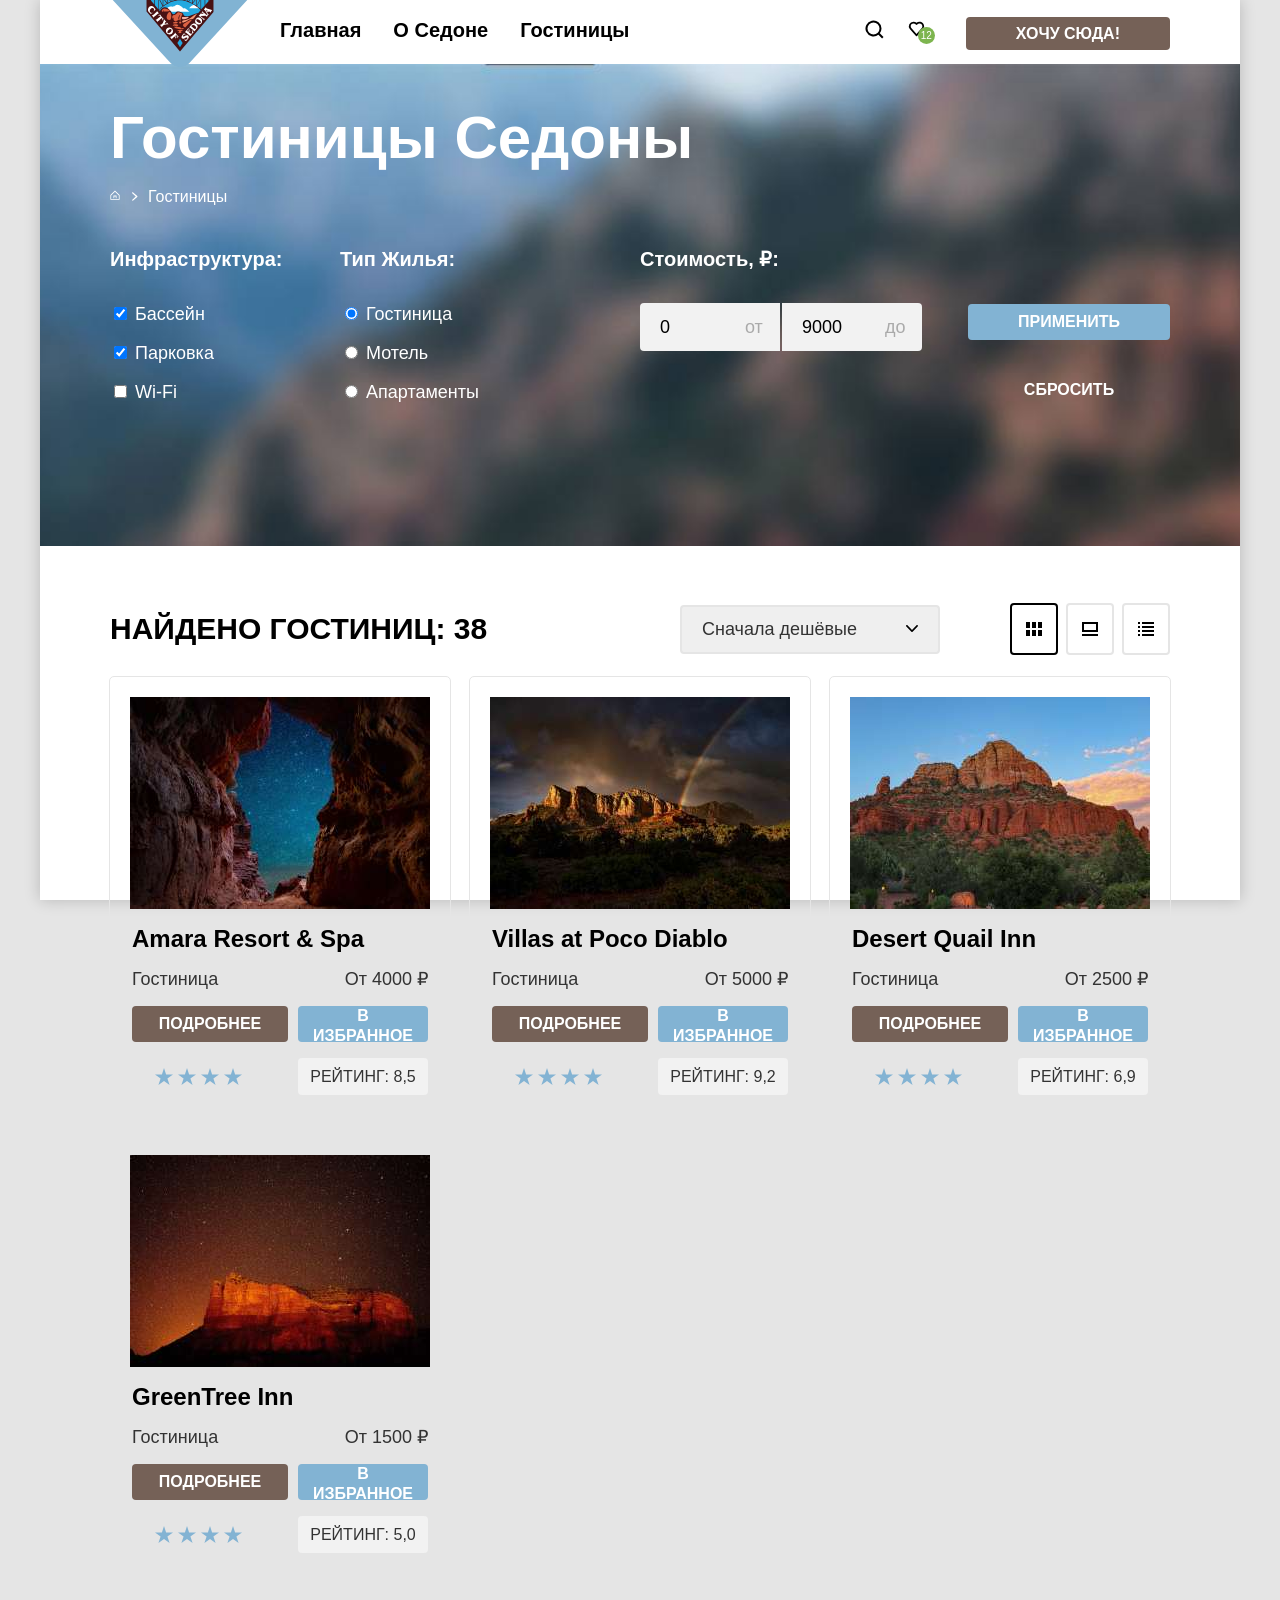
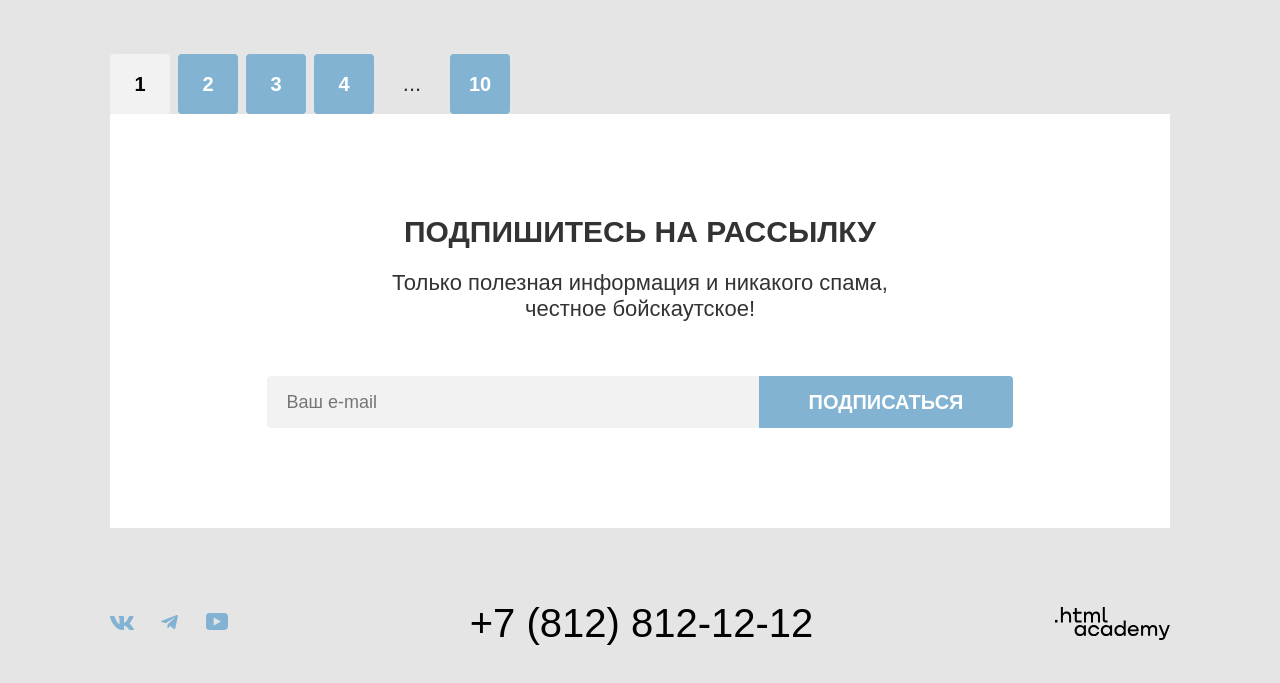
==== commit c25ce6d4: "Добавляет корр. в 5.23. Сетки страниц на флексах" ====
--- a/catalog.html
+++ b/catalog.html
@@ -6,6 +6,7 @@
     <link rel="stylesheet" href="styles/styles.css">
   </head>
   <body>
+    <div class="container">
     <header class="navigation" data-test="header">
       <nav class="nav">
         <a class="navigation-logo">
@@ -158,99 +159,94 @@
           </ul>
         </section>
 
-        <section class="product" data-test="catalog">
-          <ul class="product-list">
-            <li class="product-item">
-              <img class="product-img" src="images/catalog/hotel-1.jpg" width="300" height="212" alt="Пещера с видом на звёзды">
-              <div class="card-container">
-                <h3 class="product-title">Amara Resort &amp; Spa</h3>
-                <div class="type_price">
-                  <span class="type">Гостиница</span>
-                  <p class="product-price">От 4000 ₽</p>
-                </div>
-                <div class="product-link-details_add-to">
-                  <a class="product-link-details" href="#">Подробнее</a>
-                  <button class="add-to-favorites" type="button">В избранное</button>
-                </div>
-                <div class="catalog-hotel-stars_raiting">
-                  <p class="catalog-hotel-stars four-stars">
-                    <span class="visually-hidden">4 звезды</span>
-                  </p>
-                  <p class="catalog-hotel-raiting">Рейтинг: 8,5</p>
-                </div>
-              </div>
-            </li>
-
-            <li class="product-item">
-              <img class="product-img" src="images/catalog/hotel-2.jpg" width="300" height="212" alt="гостиница с видом на гору Дьявола">
-              <div class="card-container">
-                <h3 class="product-title">Villas at Poco Diablo</h3>
-                <div class="type_price">
-                  <span class="type">Гостиница</span>
-                  <p class="product-price">От 5000 ₽</p>
-                </div>
-                <div class="product-link-details_add-to">
-                  <a class="product-link-details" href="#">Подробнее</a>
-                  <button class="add-to-favorites" type="button">В избранное</button>
-                </div>
-                <div class="catalog-hotel-stars_raiting">
-                  <p class="catalog-hotel-stars four-stars">
-                    <span class="visually-hidden">4 звезды</span>
-                  </p>
-                  <p class="catalog-hotel-raiting">Рейтинг: 9,2</p>
-                </div>
-              </div>
-            </li>
-
-            <li class="product-item">
-              <img class="product-img" src="images/catalog/hotel-3.jpg" width="300" height="212" alt="гостиница с видом на пустынный горный пейзаж">
-              <div class="card-container">
-                <h3 class="product-title">Desert Quail Inn</h3>
-                <div class="type_price">
-                  <span class="type">Гостиница</span>
-                  <p class="product-price">От 2500 ₽</p>
-                </div>
-                <div class="product-link-details_add-to">
-                  <a class="product-link-details" href="#">Подробнее</a>
-                  <button class="add-to-favorites" type="button">В избранное</button>
-                </div>
-                <div class="catalog-hotel-stars_raiting">
-                  <p class="catalog-hotel-stars four-stars">
-                    <span class="visually-hidden">3 звезды</span>
-                  </p>
-                  <p class="catalog-hotel-raiting">Рейтинг: 6,9</p>
-                </div>
-              </div>
-            </li>
-
-            <li class="product-item">
-              <img class="product-img" src="images/catalog/hotel-4.jpg" width="300" height="212" alt="гостиница с видом на Гигантское древо">
-              <div class="card-container">
-                <h3 class="product-title">GreenTree Inn</h3>
-                <div class="type_price">
-                  <span class="type">Гостиница</span>
-                  <p class="product-price">От 1500 ₽</p>
-                </div>
-                <div class="product-link-details_add-to">
-                  <a class="product-link-details" href="#">Подробнее</a>
-                  <button class="add-to-favorites" type="button">В избранное</button>
-                </div>
-                <div class="catalog-hotel-stars_raiting">
-                  <p class="catalog-hotel-stars four-stars">
-                    <span class="visually-hidden">2 звезды</span>
-                  </p>
-                  <p class="catalog-hotel-raiting">Рейтинг: 5,0</p>
-                </div>
-              </div>
-            </li>
-          </ul>
-        </section>
-
-        <hr class="devider">
+        <ul class="product-list">
+          <li class="product-item">
+            <img class="product-img" src="images/catalog/hotel-1.jpg" width="300" height="212" alt="Пещера с видом на звёзды">
+            <div class="card-container">
+              <h3 class="product-title">Amara Resort &amp; Spa</h3>
+              <div class="type_price">
+                <span class="type">Гостиница</span>
+                <p class="product-price">От 4000 ₽</p>
+              </div>
+              <div class="product-link-details_add-to">
+                <a class="product-link-details" href="#">Подробнее</a>
+                <button class="add-to-favorites" type="button">В избранное</button>
+              </div>
+              <div class="catalog-hotel-stars_raiting">
+                <p class="catalog-hotel-stars four-stars">
+                  <span class="visually-hidden">4 звезды</span>
+                </p>
+                <p class="catalog-hotel-raiting">Рейтинг: 8,5</p>
+              </div>
+            </div>
+          </li>
+
+          <li class="product-item">
+            <img class="product-img" src="images/catalog/hotel-2.jpg" width="300" height="212" alt="гостиница с видом на гору Дьявола">
+            <div class="card-container">
+              <h3 class="product-title">Villas at Poco Diablo</h3>
+              <div class="type_price">
+                <span class="type">Гостиница</span>
+                <p class="product-price">От 5000 ₽</p>
+              </div>
+              <div class="product-link-details_add-to">
+                <a class="product-link-details" href="#">Подробнее</a>
+                <button class="add-to-favorites" type="button">В избранное</button>
+              </div>
+              <div class="catalog-hotel-stars_raiting">
+                <p class="catalog-hotel-stars four-stars">
+                  <span class="visually-hidden">4 звезды</span>
+                </p>
+                <p class="catalog-hotel-raiting">Рейтинг: 9,2</p>
+              </div>
+            </div>
+          </li>
+
+          <li class="product-item">
+            <img class="product-img" src="images/catalog/hotel-3.jpg" width="300" height="212" alt="гостиница с видом на пустынный горный пейзаж">
+            <div class="card-container">
+              <h3 class="product-title">Desert Quail Inn</h3>
+              <div class="type_price">
+                <span class="type">Гостиница</span>
+                <p class="product-price">От 2500 ₽</p>
+              </div>
+              <div class="product-link-details_add-to">
+                <a class="product-link-details" href="#">Подробнее</a>
+                <button class="add-to-favorites" type="button">В избранное</button>
+              </div>
+              <div class="catalog-hotel-stars_raiting">
+                <p class="catalog-hotel-stars four-stars">
+                  <span class="visually-hidden">3 звезды</span>
+                </p>
+                <p class="catalog-hotel-raiting">Рейтинг: 6,9</p>
+              </div>
+            </div>
+          </li>
+
+          <li class="product-item">
+            <img class="product-img" src="images/catalog/hotel-4.jpg" width="300" height="212" alt="гостиница с видом на Гигантское древо">
+            <div class="card-container">
+              <h3 class="product-title">GreenTree Inn</h3>
+              <div class="type_price">
+                <span class="type">Гостиница</span>
+                <p class="product-price">От 1500 ₽</p>
+              </div>
+              <div class="product-link-details_add-to">
+                <a class="product-link-details" href="#">Подробнее</a>
+                <button class="add-to-favorites" type="button">В избранное</button>
+              </div>
+              <div class="catalog-hotel-stars_raiting">
+                <p class="catalog-hotel-stars four-stars">
+                  <span class="visually-hidden">2 звезды</span>
+                </p>
+                <p class="catalog-hotel-raiting">Рейтинг: 5,0</p>
+              </div>
+            </div>
+          </li>
+        </ul>
 
         <section class="pagination-block">
-
-          <ul class="pagination">
+          <ol class="pagination">
             <li class="pagination-item">
               <a class="pagination-link link-current" href="#" aria-current="page">1</a>
             </li>
@@ -269,7 +265,7 @@
             <li class="pagination-item">
               <a class="pagination-link" href="#">10</a>
             </li>
-          </ul>
+          </ol>
         </section>
 
         <section class="subscription" data-test="subscribe">
@@ -314,5 +310,6 @@
         </a>
       </section>
     </footer>
+    </div>
   </body>
 </html>
--- a/styles/styles.css
+++ b/styles/styles.css
@@ -20,27 +20,31 @@
 }
 
 body {
-  margin: 0 auto;
-  display: flex;
-  flex-direction: column;
-  min-height: 100%;
+  height: 100%;
   width: 1200px;
-  background-color: #ffffff;
-  box-shadow: 0 0 15px rgba(0, 0, 0, 0.2);
   font-family: "PT Sans", sans-serif;
   font-size: 22px;
   line-height: 26px;
   color: #333333;
+  margin: 0 auto;
+/*
+  outline: 5px solid rgba (255, 99, 78, 0.5);
+  outline-offset: -5px;
+*/
+}
+
+.container {
+  display: flex;
+  flex-direction: column;
+  height: 100%;
+  background-color: #ffffff;
+  box-shadow: 0 0 15px rgba(0, 0, 0, 0.2);
 }
 
 .main-container {
   flex-grow: 1;
 }
 
-.page-container {
-  width: 1200px;
-}
-
 .navigation {
   width: 1060px;
   color: #000000;
@@ -64,15 +68,18 @@
 
 .navigation-list {
   display: flex;
-  gap: 16px;
   max-width: 468px;
   padding: 0;
   list-style: none;
+  margin: -4px 0 0 0;
+}
+
+.nav-list-link {
+  margin-right: 32px;
 }
 
 .navigation-user {
   display: flex;
-  gap: 12px;
   max-width: 368px;
   list-style: none;
   padding: 0;
@@ -109,6 +116,10 @@
   background-color: #ffffff;
   text-decoration: none;
   text-transform: none;
+}
+
+.navigation-link-user:not(.desired-icon) {
+  margin-right: 24px;
 }
 
 .favorite-number {
@@ -581,30 +592,27 @@
   cursor: pointer;
 }
 
-.devider {
-  border: none;
-  height: 1px;
-  background-color: #e5e5e5;
-  margin-bottom: 40px;
-  padding: 0;
-}
-
 .pagination {
   display: flex;
-  flex-direction: row;
-  justify-content: flex-start;
+  flex-wrap: wrap;
+  flex-direction: row;
   align-items: center;
   list-style: none;
   gap: 8px;
   padding: 0;
-  margin: 0 auto;
-}
-
-.pagination-item a {
+  margin: 0;
+}
+
+.pagination-link {
+  background-color: #82b3d3;
+  color: #ffffff;
+  font-size: 20px;
+  font-weight: 700;
+  line-height: 36px;
+  min-width: 40px;
+  height: 40px;
+  padding: 10px;
   display: grid;
-  width: 60px;
-  height: 60px;
-  margin: 0;
   border-radius: 4px;
   text-decoration: none;
   place-items: center;
@@ -619,14 +627,6 @@
   place-items: center;
 }
 
-.pagination-link {
-  background-color: #82b3d3;
-  color: #ffffff;
-  font-size: 20px;
-  font-weight: 700;
-  line-height: 36px;
-}
-
 .link-current {
   background-color: #f2f2f2;
   color: #000000;
@@ -697,7 +697,7 @@
 }
 
 .subscription-description {
-  padding: 0 330px;
+  padding: 0 200px;
   margin: 0;
   margin-bottom: 54px;
 }
@@ -829,6 +829,7 @@
   justify-content: space-between;
   flex-direction: row;
   align-items: center;
+  gap: 70px;
   margin: 0 auto;
 }
 
@@ -838,8 +839,8 @@
   font-weight: 700;
   text-transform: uppercase;
   line-height: 36px;
-  margin: 0;
-  margin-right: 100px;
+  min-width: 500px;
+  margin: 0;
 }
 
 .select-control {
@@ -861,15 +862,17 @@
   background-repeat: no-repeat;
   background-position: right 20px center;
   cursor: pointer;
+  margin-left: auto;
 }
 
 .sort-result-list {
   display: flex;
   justify-content: flex-start;
   flex-direction: row;
+  width: 160px;
+  flex-shrink: 0;
   gap: 8px;
   padding: 0;
-  margin-left: auto;
 }
 
 .sort-item {
@@ -883,6 +886,10 @@
   align-items: center;
 }
 
+.sort-current {
+  border: 2px solid #000000;
+}
+
 .sort-table {
   content: "";
   width: 16px;
@@ -910,21 +917,18 @@
   background-repeat: no-repeat;
 }
 
-.product {
-  padding: 0;
-  margin: 0 auto;
-}
-
 .product-list {
   display: flex;
   justify-content: flex-start;
   flex-direction: row;
-  align-items: start;
-  gap: 16px;
+  align-items: stretch;
+  gap: 20px;
   flex-wrap: wrap;
   margin: 0;
   padding: 0;
   margin-bottom: 40px;
+  padding-bottom: 40px;
+  border-bottom: 1px solid #e5e5e5;
 }
 
 .product-item {
@@ -936,11 +940,10 @@
   font-weight: 400;
   line-height: 21px;
   list-style: none;
-  border: 1px solid #e5e5e5;
+  outline: 1px solid #e5e5e5;
   border-radius: 4px;
   width: 300px;
-  height: 418px;
-  padding: 20px 20px 0 20px;
+  padding: 20px;
   margin: 0;
 }
 
